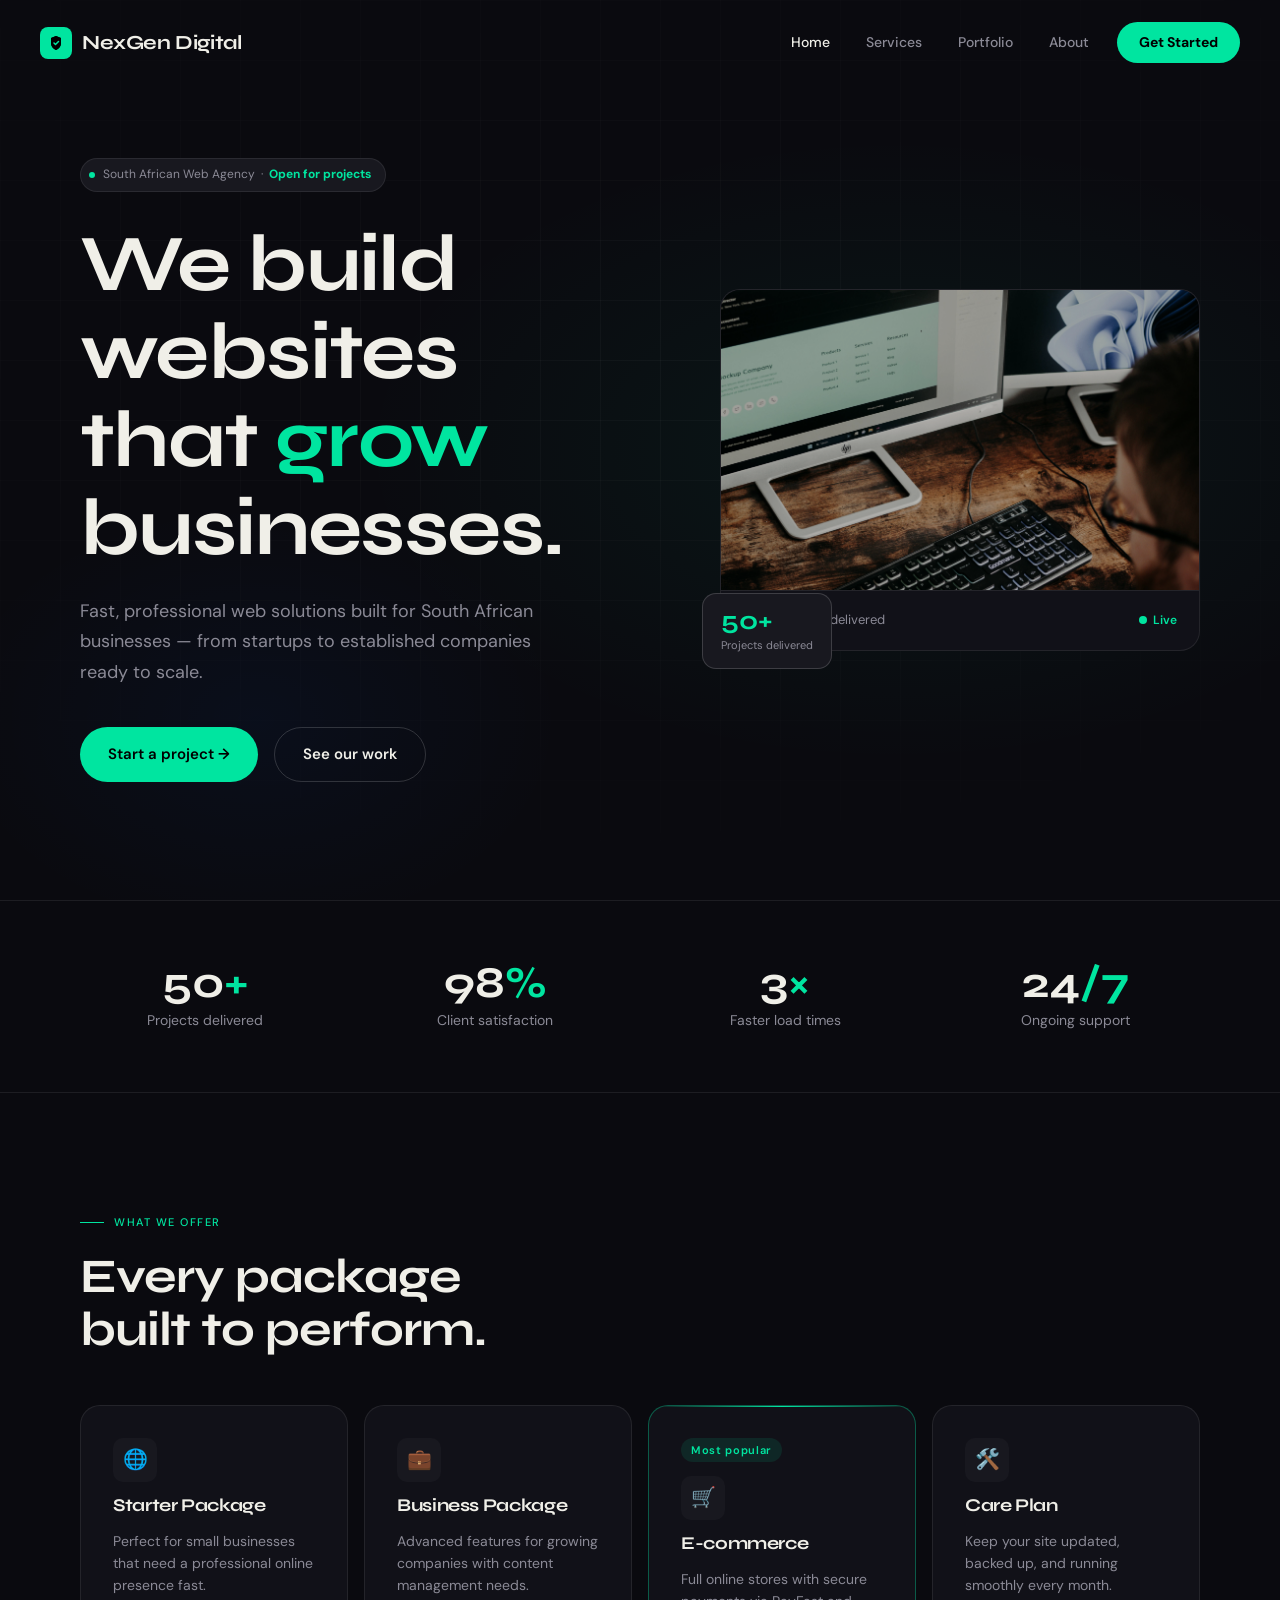
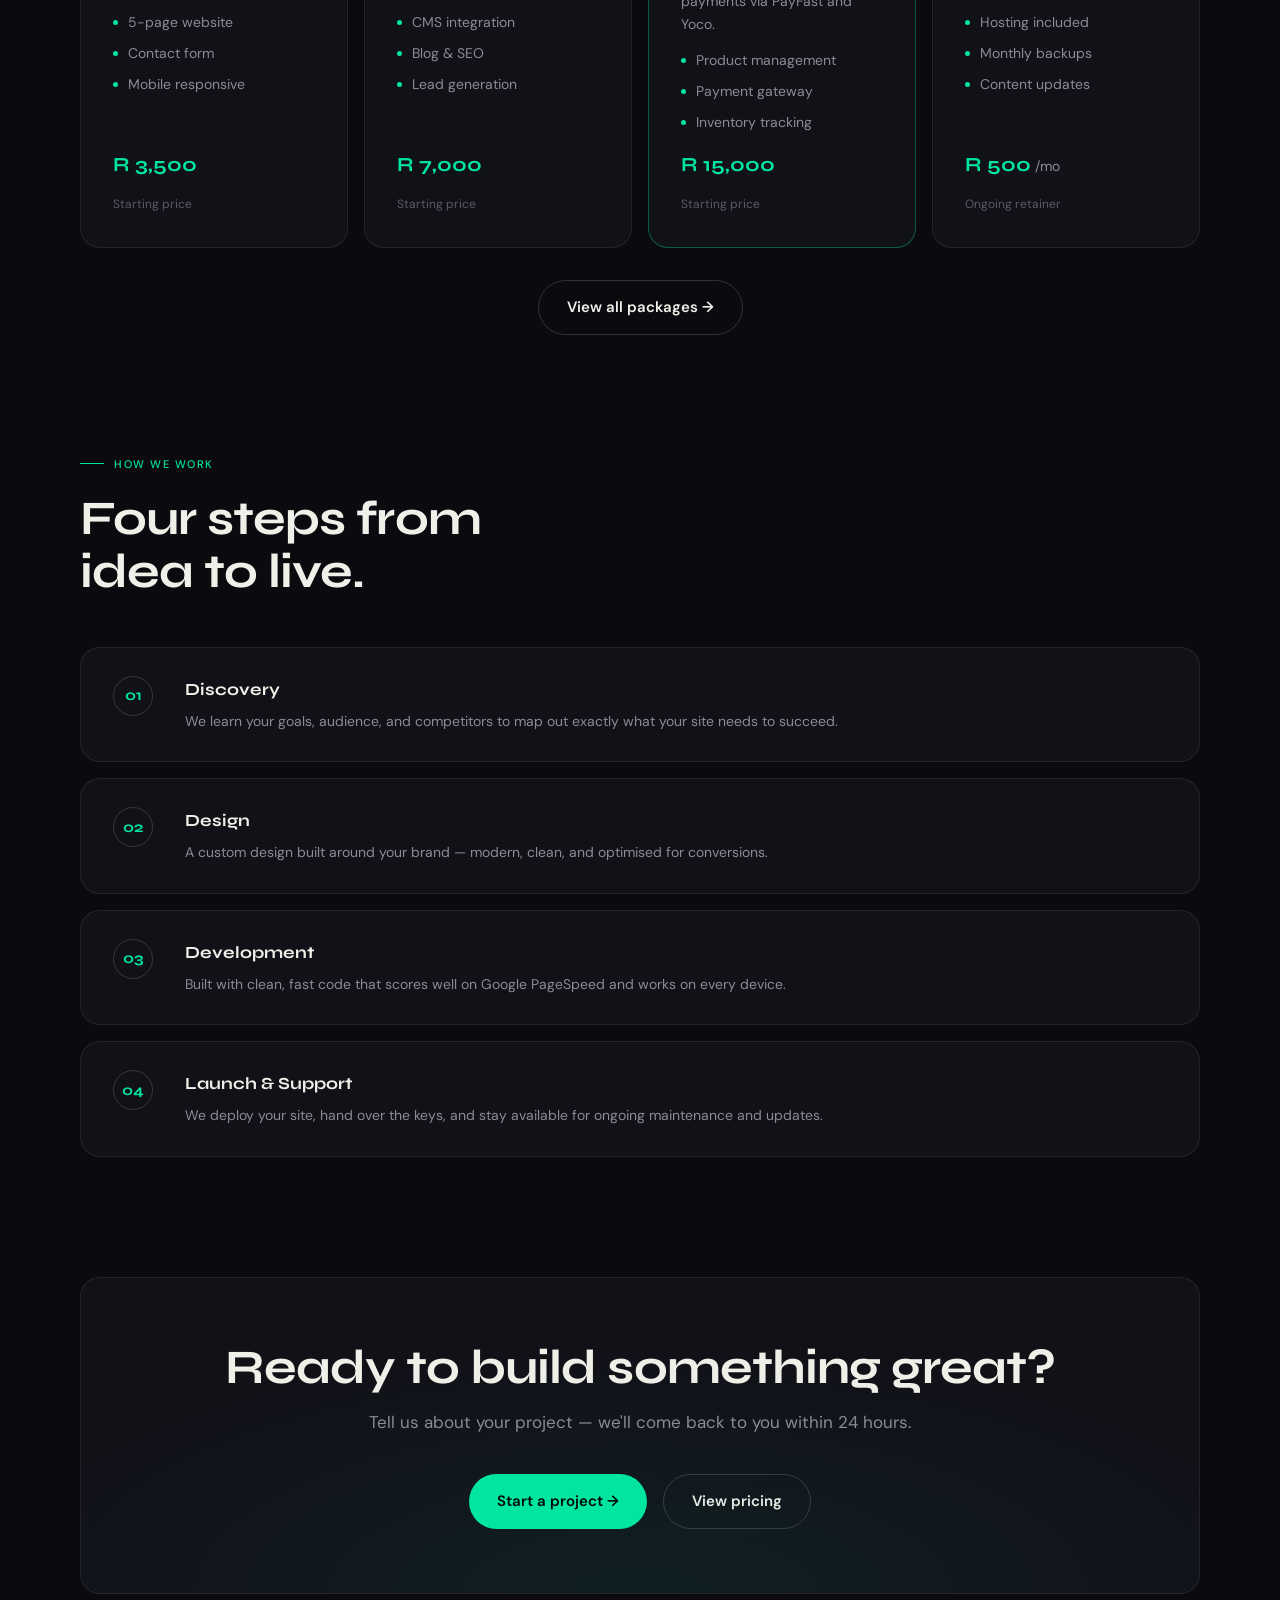
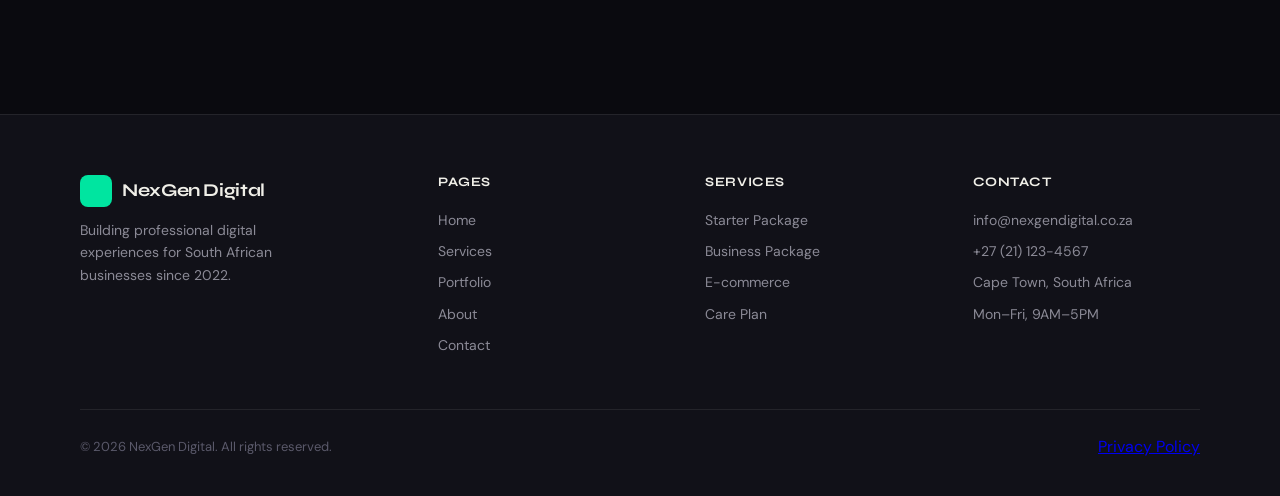
==== index.html @ 58629204 "Move files to root for GitHub Pages" ====
<!doctype html>
<html lang="en">
  <head>
    <meta charset="utf-8" />
    <meta name="viewport" content="width=device-width,initial-scale=1" />
    <title>NexGen Digital — Websites that help businesses grow</title>
    <link rel="preconnect" href="https://fonts.googleapis.com">
    <link rel="preconnect" href="https://fonts.gstatic.com" crossorigin>
    <link href="https://fonts.googleapis.com/css2?family=Syne:wght@600;700;800&family=DM+Sans:wght@400;500;600&display=swap" rel="stylesheet">
    <link rel="stylesheet" href="css/styles.css">
  </head>
  <body>

    <header class="site-header" id="header">
      <div class="container header-inner">
        <a href="index.html" class="brand">
          <div class="brand-mark">
            <svg viewBox="0 0 16 16" fill="none" xmlns="http://www.w3.org/2000/svg">
              <path d="M3 3L8 1L13 3V8C13 11.5 10.5 14 8 15C5.5 14 3 11.5 3 8V3Z" fill="#000" stroke="#000" stroke-width="0"/>
              <path d="M3 3L8 1L13 3V8C13 11.5 10.5 14 8 15C5.5 14 3 11.5 3 8V3Z" fill="#000"/>
              <path d="M6 8L7.5 9.5L10.5 6.5" stroke="#00E5A0" stroke-width="1.5" stroke-linecap="round" stroke-linejoin="round"/>
            </svg>
          </div>
          NexGen Digital
        </a>
        <nav class="nav">
          <a href="index.html" class="active">Home</a>
          <a href="services.html">Services</a>
          <a href="portfolio.html">Portfolio</a>
          <a href="about.html">About</a>
          <a href="contact.html" class="cta">Get Started</a>
        </nav>
      </div>
    </header>

    <main>

      <!-- HERO -->
      <section class="hero">
        <div class="hero-bg"></div>
        <div class="hero-grid"></div>
        <div class="container hero-inner">
          <div class="hero-copy">
            <div class="hero-label">
              <span class="hero-dot"></span>
              <span>South African Web Agency &nbsp;·&nbsp; <strong style="color:var(--accent)">Open for projects</strong></span>
            </div>
            <h1>We build websites that <em>grow</em> businesses.</h1>
            <p class="hero-lede">Fast, professional web solutions built for South African businesses — from startups to established companies ready to scale.</p>
            <div class="hero-actions">
              <a href="contact.html" class="btn primary">Start a project &rarr;</a>
              <a href="portfolio.html" class="btn ghost">See our work</a>
            </div>
          </div>
          <div class="hero-visual reveal">
            <div class="hero-card">
              <img src="assets/pexels-fotios-photos-16129688.jpg" alt="Professional digital workspace" />
              <div class="hero-card-footer">
                <p>Latest project delivered</p>
                <div class="hcf-right">
                  <div class="hcf-dot"></div>
                  <span style="font-size:12px;color:var(--accent);font-weight:600">Live</span>
                </div>
              </div>
            </div>
            <div class="hero-badge">
              <div class="num">50<span style="color:var(--accent)">+</span></div>
              <div class="lbl">Projects delivered</div>
            </div>
          </div>
        </div>
      </section>

      <!-- STATS -->
      <div class="stats">
        <div class="container">
          <div class="stats-grid reveal">
            <div class="stat-item">
              <div class="stat-num">50<span>+</span></div>
              <div class="stat-lbl">Projects delivered</div>
            </div>
            <div class="stat-item">
              <div class="stat-num">98<span>%</span></div>
              <div class="stat-lbl">Client satisfaction</div>
            </div>
            <div class="stat-item">
              <div class="stat-num">3<span>×</span></div>
              <div class="stat-lbl">Faster load times</div>
            </div>
            <div class="stat-item">
              <div class="stat-num">24<span>/7</span></div>
              <div class="stat-lbl">Ongoing support</div>
            </div>
          </div>
        </div>
      </div>

      <!-- SERVICES PREVIEW -->
      <section class="section">
        <div class="container">
          <div class="eyebrow reveal">What we offer</div>
          <h2 class="reveal" style="color:var(--text);max-width:480px">Every package built to perform.</h2>
          <div class="cards">
            <article class="card reveal">
              <div class="card-icon">🌐</div>
              <h3>Starter Package</h3>
              <p>Perfect for small businesses that need a professional online presence fast.</p>
              <ul>
                <li>5-page website</li>
                <li>Contact form</li>
                <li>Mobile responsive</li>
              </ul>
              <div class="price">R 3,500</div>
              <div class="note">Starting price</div>
            </article>
            <article class="card reveal" style="transition-delay:0.1s">
              <div class="card-icon">💼</div>
              <h3>Business Package</h3>
              <p>Advanced features for growing companies with content management needs.</p>
              <ul>
                <li>CMS integration</li>
                <li>Blog &amp; SEO</li>
                <li>Lead generation</li>
              </ul>
              <div class="price">R 7,000</div>
              <div class="note">Starting price</div>
            </article>
            <article class="card featured reveal" style="transition-delay:0.2s">
              <div class="tag">Most popular</div>
              <div class="card-icon">🛒</div>
              <h3>E-commerce</h3>
              <p>Full online stores with secure payments via PayFast and Yoco.</p>
              <ul>
                <li>Product management</li>
                <li>Payment gateway</li>
                <li>Inventory tracking</li>
              </ul>
              <div class="price">R 15,000</div>
              <div class="note">Starting price</div>
            </article>
            <article class="card reveal" style="transition-delay:0.3s">
              <div class="card-icon">🛠️</div>
              <h3>Care Plan</h3>
              <p>Keep your site updated, backed up, and running smoothly every month.</p>
              <ul>
                <li>Hosting included</li>
                <li>Monthly backups</li>
                <li>Content updates</li>
              </ul>
              <div class="price">R 500<span style="font-size:14px;color:var(--muted);font-family:'DM Sans',sans-serif;font-weight:400"> /mo</span></div>
              <div class="note">Ongoing retainer</div>
            </article>
          </div>
          <div style="margin-top:32px;text-align:center">
            <a href="services.html" class="btn ghost">View all packages &rarr;</a>
          </div>
        </div>
      </section>

      <!-- PROCESS -->
      <section class="section" style="padding-top:0">
        <div class="container">
          <div class="eyebrow reveal">How we work</div>
          <h2 class="reveal" style="color:var(--text);max-width:440px">Four steps from idea to live.</h2>
          <ol class="process-list">
            <li class="reveal">
              <div class="step-num">01</div>
              <div class="step-content">
                <strong>Discovery</strong>
                <p>We learn your goals, audience, and competitors to map out exactly what your site needs to succeed.</p>
              </div>
            </li>
            <li class="reveal">
              <div class="step-num">02</div>
              <div class="step-content">
                <strong>Design</strong>
                <p>A custom design built around your brand — modern, clean, and optimised for conversions.</p>
              </div>
            </li>
            <li class="reveal">
              <div class="step-num">03</div>
              <div class="step-content">
                <strong>Development</strong>
                <p>Built with clean, fast code that scores well on Google PageSpeed and works on every device.</p>
              </div>
            </li>
            <li class="reveal">
              <div class="step-num">04</div>
              <div class="step-content">
                <strong>Launch &amp; Support</strong>
                <p>We deploy your site, hand over the keys, and stay available for ongoing maintenance and updates.</p>
              </div>
            </li>
          </ol>
        </div>
      </section>

      <!-- CTA BANNER -->
      <div class="container">
        <div class="cta-banner reveal">
          <h2 style="color:var(--text)">Ready to build something great?</h2>
          <p>Tell us about your project — we'll come back to you within 24 hours.</p>
          <div class="btn-group">
            <a href="contact.html" class="btn primary">Start a project &rarr;</a>
            <a href="services.html" class="btn ghost">View pricing</a>
          </div>
        </div>
      </div>

    </main>

    <footer class="site-footer">
      <div class="container">
        <div class="footer-inner">
          <div class="footer-brand">
            <a href="index.html" class="brand" style="font-size:18px">
              <div class="brand-mark">
                <svg viewBox="0 0 16 16" fill="none"><path d="M6 8L7.5 9.5L10.5 6.5" stroke="#00E5A0" stroke-width="1.5" stroke-linecap="round" stroke-linejoin="round"/></svg>
              </div>
              NexGen Digital
            </a>
            <p>Building professional digital experiences for South African businesses since 2022.</p>
          </div>
          <div class="footer-col">
            <h4>Pages</h4>
            <a href="index.html">Home</a>
            <a href="services.html">Services</a>
            <a href="portfolio.html">Portfolio</a>
            <a href="about.html">About</a>
            <a href="contact.html">Contact</a>
          </div>
          <div class="footer-col">
            <h4>Services</h4>
            <a href="services.html">Starter Package</a>
            <a href="services.html">Business Package</a>
            <a href="services.html">E-commerce</a>
            <a href="services.html">Care Plan</a>
          </div>
          <div class="footer-col">
            <h4>Contact</h4>
            <a href="mailto:info@nexgendigital.co.za">info@nexgendigital.co.za</a>
            <a href="tel:+27211234567">+27 (21) 123-4567</a>
            <a href="#">Cape Town, South Africa</a>
            <a href="#">Mon–Fri, 9AM–5PM</a>
          </div>
        </div>
        <div class="footer-bottom">
          <p>&copy; <span id="year"></span> NexGen Digital. All rights reserved.</p>
          <a href="#">Privacy Policy</a>
        </div>
      </div>
    </footer>

    <script src="js/script.js"></script>
  </body>
</html>
---- css/styles.css ----
/* ─── Design Tokens ──────────────────────────────────────────── */
:root {
  --bg:        #0A0A0F;
  --surface:   #111118;
  --surface2:  #18181F;
  --border:    rgba(255,255,255,0.08);
  --border-hi: rgba(255,255,255,0.16);
  --accent:    #00E5A0;
  --accent2:   #0066FF;
  --text:      #F0EFE8;
  --muted:     #8B8A96;
  --muted2:    #5A596A;
  --radius:    14px;
  --radius-lg: 20px;
  --container: 1200px;
  font-family: 'DM Sans', sans-serif;
}

/* ─── Reset ───────────────────────────────────────────────────── */
*, *::before, *::after { box-sizing: border-box; margin: 0; padding: 0; }
html { scroll-behavior: smooth; }
body {
  background: var(--bg);
  color: var(--text);
  line-height: 1.65;
  font-size: 16px;
  -webkit-font-smoothing: antialiased;
  min-height: 100vh;
  overflow-x: hidden;
}

/* ─── Typography ──────────────────────────────────────────────── */
h1, h2, h3, h4, .brand { font-family: 'Syne', sans-serif; font-weight: 700; line-height: 1.1; letter-spacing: -0.02em; }
h1 { font-size: clamp(40px, 7vw, 80px); }
h2 { font-size: clamp(28px, 4vw, 48px); }
h3 { font-size: clamp(18px, 2vw, 22px); }
p  { color: var(--muted); line-height: 1.75; }

.eyebrow {
  font-family: 'DM Sans', sans-serif;
  font-size: 11px;
  font-weight: 500;
  letter-spacing: 0.14em;
  text-transform: uppercase;
  color: var(--accent);
  display: flex;
  align-items: center;
  gap: 10px;
  margin-bottom: 20px;
}
.eyebrow::before {
  content: '';
  display: inline-block;
  width: 24px; height: 1px;
  background: var(--accent);
}

/* ─── Layout ──────────────────────────────────────────────────── */
.container { max-width: var(--container); margin: 0 auto; padding: 0 40px; }
.section    { padding: 120px 0; }

/* ─── Header ──────────────────────────────────────────────────── */
.site-header {
  position: fixed;
  top: 0; left: 0; right: 0;
  z-index: 100;
  border-bottom: 1px solid transparent;
  transition: border-color 0.3s, background 0.3s;
}
.site-header.scrolled {
  background: rgba(10,10,15,0.85);
  backdrop-filter: blur(16px);
  border-color: var(--border);
}
.header-inner {
  display: flex;
  align-items: center;
  justify-content: space-between;
  padding: 22px 0;
}
.brand {
  font-size: 20px;
  color: var(--text);
  text-decoration: none;
  display: flex;
  align-items: center;
  gap: 10px;
}
.brand-mark {
  width: 32px; height: 32px;
  background: var(--accent);
  border-radius: 8px;
  display: flex; align-items: center; justify-content: center;
  flex-shrink: 0;
}
.brand-mark svg { width: 16px; height: 16px; }

.nav { display: flex; align-items: center; gap: 4px; }
.nav a {
  color: var(--muted);
  text-decoration: none;
  font-size: 14px;
  font-weight: 500;
  padding: 8px 16px;
  border-radius: 40px;
  transition: color 0.2s, background 0.2s;
}
.nav a:hover { color: var(--text); background: var(--surface2); }
.nav a.active { color: var(--text); }
.nav a.cta {
  background: var(--accent);
  color: #000;
  font-weight: 700;
  padding: 9px 22px;
  margin-left: 8px;
}
.nav a.cta:hover { background: #00ffb3; }

/* ─── Buttons ─────────────────────────────────────────────────── */
.btn {
  display: inline-flex;
  align-items: center;
  gap: 8px;
  padding: 14px 28px;
  border-radius: 40px;
  font-size: 15px;
  font-weight: 600;
  font-family: 'DM Sans', sans-serif;
  text-decoration: none;
  border: none;
  cursor: pointer;
  transition: transform 0.2s, box-shadow 0.2s, background 0.2s, color 0.2s, border-color 0.2s;
}
.btn.primary { background: var(--accent); color: #000; }
.btn.primary:hover { background: #00ffb3; transform: translateY(-2px); box-shadow: 0 12px 32px rgba(0,229,160,0.25); }
.btn.ghost { background: transparent; color: var(--text); border: 1px solid var(--border-hi); }
.btn.ghost:hover { border-color: var(--accent); color: var(--accent); transform: translateY(-1px); }

/* ─── Hero ────────────────────────────────────────────────────── */
.hero {
  min-height: 100vh;
  display: flex;
  align-items: center;
  padding: 140px 0 100px;
  position: relative;
  overflow: hidden;
}
.hero-bg {
  position: absolute; inset: 0;
  background:
    radial-gradient(ellipse 60% 50% at 70% 50%, rgba(0,229,160,0.06) 0%, transparent 70%),
    radial-gradient(ellipse 40% 40% at 20% 80%, rgba(0,102,255,0.05) 0%, transparent 60%);
  pointer-events: none;
}
.hero-grid {
  position: absolute; inset: 0;
  background-image:
    linear-gradient(var(--border) 1px, transparent 1px),
    linear-gradient(90deg, var(--border) 1px, transparent 1px);
  background-size: 60px 60px;
  mask-image: radial-gradient(ellipse 80% 60% at 50% 40%, black, transparent);
  opacity: 0.4;
  pointer-events: none;
}
.hero-inner {
  display: grid;
  grid-template-columns: 1fr 480px;
  gap: 80px;
  align-items: center;
  position: relative;
}
.hero-label {
  display: inline-flex;
  align-items: center;
  gap: 8px;
  background: var(--surface2);
  border: 1px solid var(--border);
  padding: 6px 14px 6px 8px;
  border-radius: 40px;
  font-size: 12px;
  color: var(--muted);
  margin-bottom: 28px;
}
.hero-dot { width: 6px; height: 6px; border-radius: 50%; background: var(--accent); animation: pulse 2s infinite; }
@keyframes pulse { 0%,100%{opacity:1} 50%{opacity:0.4} }
.hero h1 { margin-bottom: 24px; color: var(--text); }
.hero h1 em { font-style: normal; color: var(--accent); }
.hero-lede { font-size: 18px; color: var(--muted); margin-bottom: 40px; max-width: 480px; line-height: 1.7; }
.hero-actions { display: flex; gap: 16px; flex-wrap: wrap; }
.hero-visual { position: relative; }
.hero-card {
  background: var(--surface);
  border: 1px solid var(--border);
  border-radius: var(--radius-lg);
  overflow: hidden;
}
.hero-card img { width: 100%; height: 300px; object-fit: cover; display: block; filter: brightness(0.8) saturate(0.85); }
.hero-card-footer {
  padding: 18px 22px;
  display: flex;
  align-items: center;
  justify-content: space-between;
  border-top: 1px solid var(--border);
}
.hero-card-footer p { font-size: 13px; color: var(--muted); margin: 0; }
.hcf-right { display: flex; align-items: center; gap: 6px; }
.hcf-dot { width: 8px; height: 8px; border-radius: 50%; background: var(--accent); }
.hero-badge {
  position: absolute;
  bottom: -18px; left: -18px;
  background: var(--surface2);
  border: 1px solid var(--border-hi);
  border-radius: var(--radius);
  padding: 14px 18px;
}
.hero-badge .num { font-family: 'Syne', sans-serif; font-size: 26px; font-weight: 700; color: var(--accent); line-height: 1; }
.hero-badge .lbl { font-size: 11px; color: var(--muted); margin-top: 2px; }

/* ─── Stats ───────────────────────────────────────────────────── */
.stats {
  padding: 60px 0;
  border-top: 1px solid var(--border);
  border-bottom: 1px solid var(--border);
}
.stats-grid { display: grid; grid-template-columns: repeat(4,1fr); gap: 40px; }
.stat-item { text-align: center; }
.stat-num { font-family: 'Syne', sans-serif; font-size: 44px; font-weight: 700; color: var(--text); line-height: 1; }
.stat-num span { color: var(--accent); }
.stat-lbl { font-size: 14px; color: var(--muted); margin-top: 4px; }

/* ─── Services / Cards ────────────────────────────────────────── */
.cards { display: grid; grid-template-columns: repeat(4,1fr); gap: 16px; margin-top: 48px; }
.card {
  background: var(--surface);
  border: 1px solid var(--border);
  border-radius: var(--radius-lg);
  padding: 32px;
  display: flex;
  flex-direction: column;
  gap: 14px;
  transition: border-color 0.3s, transform 0.3s;
  position: relative;
  overflow: hidden;
}
.card::before {
  content: '';
  position: absolute; top: 0; left: 0; right: 0; height: 1px;
  background: linear-gradient(90deg, transparent, var(--accent), transparent);
  opacity: 0;
  transition: opacity 0.3s;
}
.card:hover { border-color: var(--border-hi); transform: translateY(-4px); }
.card:hover::before { opacity: 1; }
.card.featured { border-color: rgba(0,229,160,0.35); }
.card.featured::before { opacity: 1; }
.card-icon {
  width: 44px; height: 44px;
  background: var(--surface2);
  border-radius: 10px;
  display: flex; align-items: center; justify-content: center;
  font-size: 20px;
}
.card h3 { color: var(--text); font-size: 18px; }
.card p  { font-size: 14px; line-height: 1.6; }
.card ul { list-style: none; display: flex; flex-direction: column; gap: 8px; }
.card li { font-size: 14px; color: var(--muted); display: flex; align-items: center; gap: 10px; }
.card li::before { content: ''; width: 5px; height: 5px; border-radius: 50%; background: var(--accent); flex-shrink: 0; }
.card .price { font-family: 'Syne', sans-serif; font-size: 20px; font-weight: 700; color: var(--accent); margin-top: auto; }
.card .note  { font-size: 12px; color: var(--muted2); }
.card .tag   { display: inline-block; background: rgba(0,229,160,0.1); color: var(--accent); font-size: 11px; font-weight: 600; padding: 3px 10px; border-radius: 20px; letter-spacing: 0.06em; width: fit-content; }

/* ─── Process ─────────────────────────────────────────────────── */
.process-list { list-style: none; display: grid; gap: 16px; margin-top: 48px; }
.process-list li {
  padding: 28px 32px;
  background: var(--surface);
  border: 1px solid var(--border);
  border-radius: var(--radius-lg);
  display: grid;
  grid-template-columns: 52px 1fr;
  gap: 20px;
  align-items: start;
  transition: border-color 0.3s, transform 0.3s;
}
.process-list li:hover { border-color: var(--border-hi); transform: translateX(6px); }
.step-num {
  width: 40px; height: 40px;
  border-radius: 50%;
  border: 1px solid var(--border-hi);
  display: flex; align-items: center; justify-content: center;
  font-family: 'Syne', sans-serif;
  font-weight: 700; font-size: 15px;
  color: var(--accent);
  flex-shrink: 0;
}
.step-content strong { display: block; font-family: 'Syne', sans-serif; font-size: 17px; color: var(--text); margin-bottom: 5px; }
.step-content p { font-size: 14px; margin: 0; }

/* ─── Portfolio ───────────────────────────────────────────────── */
.frames { display: grid; grid-template-columns: repeat(3,1fr); gap: 16px; margin-top: 48px; }
.frame {
  background: var(--surface);
  border: 1px solid var(--border);
  border-radius: var(--radius-lg);
  overflow: hidden;
  display: flex;
  flex-direction: column;
  transition: border-color 0.3s, transform 0.3s;
}
.frame:hover { border-color: var(--border-hi); transform: translateY(-4px); }
.frame-img { overflow: hidden; }
.frame-img img { width: 100%; height: 200px; object-fit: cover; display: block; transition: transform 0.4s; filter: brightness(0.8) saturate(0.85); }
.frame:hover .frame-img img { transform: scale(1.05); }
.frame-body { padding: 22px; display: flex; flex-direction: column; gap: 10px; flex: 1; }
.frame h3 { color: var(--text); font-size: 17px; }
.frame p  { font-size: 14px; }
.frame .btn { margin-top: auto; align-self: flex-start; font-size: 13px; padding: 9px 18px; }

/* ─── About ───────────────────────────────────────────────────── */
.about-grid {
  display: grid;
  grid-template-columns: 1fr 360px;
  gap: 80px;
  align-items: start;
  margin-top: 60px;
}
.about-text p { margin-bottom: 14px; }
.about-checklist { list-style: none; display: grid; gap: 10px; margin-top: 28px; }
.about-checklist li {
  display: flex; align-items: center; gap: 12px;
  font-size: 15px; color: var(--text);
  padding: 12px 18px;
  background: var(--surface);
  border: 1px solid var(--border);
  border-radius: 10px;
}
.check-icon { width: 22px; height: 22px; background: rgba(0,229,160,0.12); color: var(--accent); border-radius: 50%; display: flex; align-items: center; justify-content: center; font-size: 12px; font-weight: 700; flex-shrink: 0; }
.about-photo img {
  width: 100%;
  aspect-ratio: 3/4;
  object-fit: cover;
  border-radius: var(--radius-lg);
  display: block;
  filter: brightness(0.85) saturate(0.8);
}

/* ─── Contact ─────────────────────────────────────────────────── */
.contact-grid {
  display: grid;
  grid-template-columns: 1fr 300px;
  gap: 60px;
  margin-top: 60px;
  align-items: start;
}
.contact-form { display: flex; flex-direction: column; gap: 20px; }
.field-label { display: block; font-size: 12px; font-weight: 600; color: var(--muted); letter-spacing: 0.06em; text-transform: uppercase; margin-bottom: 8px; }
.contact-form input,
.contact-form textarea {
  width: 100%;
  padding: 14px 18px;
  background: var(--surface);
  border: 1px solid var(--border);
  border-radius: 10px;
  color: var(--text);
  font-family: 'DM Sans', sans-serif;
  font-size: 15px;
  transition: border-color 0.2s;
  outline: none;
}
.contact-form input:focus,
.contact-form textarea:focus { border-color: var(--accent); }
.contact-form textarea { resize: vertical; min-height: 140px; }
.form-actions { display: flex; gap: 12px; flex-wrap: wrap; margin-top: 8px; }
.contact-info { display: flex; flex-direction: column; gap: 12px; }
.ci-card {
  background: var(--surface);
  border: 1px solid var(--border);
  border-radius: var(--radius);
  padding: 18px 20px;
}
.ci-label { font-size: 11px; font-weight: 600; color: var(--accent); letter-spacing: 0.08em; text-transform: uppercase; margin-bottom: 5px; }
.ci-card a { color: var(--text); text-decoration: none; font-size: 14px; transition: color 0.2s; }
.ci-card a:hover { color: var(--accent); }
.ci-card p { color: var(--text); font-size: 14px; margin: 0; }

/* ─── CTA Banner ──────────────────────────────────────────────── */
.cta-banner {
  background: var(--surface);
  border: 1px solid var(--border);
  border-radius: var(--radius-lg);
  padding: 64px;
  text-align: center;
  position: relative;
  overflow: hidden;
  margin: 0 0 120px;
}
.cta-banner::before {
  content: '';
  position: absolute; inset: 0;
  background: radial-gradient(ellipse 60% 80% at 50% 100%, rgba(0,229,160,0.07), transparent);
  pointer-events: none;
}
.cta-banner h2 { color: var(--text); margin-bottom: 14px; }
.cta-banner p  { margin-bottom: 36px; font-size: 17px; }
.btn-group { display: flex; gap: 16px; justify-content: center; flex-wrap: wrap; }

/* ─── Footer ──────────────────────────────────────────────────── */
.site-footer { border-top: 1px solid var(--border); padding: 60px 0 36px; background: var(--surface); }
.footer-inner { display: grid; grid-template-columns: 1.4fr 1fr 1fr 1fr; gap: 40px; margin-bottom: 48px; }
.footer-brand p { font-size: 14px; color: var(--muted); margin-top: 12px; max-width: 220px; line-height: 1.6; }
.footer-col h4 { font-family: 'Syne', sans-serif; font-size: 13px; font-weight: 700; color: var(--text); margin-bottom: 16px; letter-spacing: 0.04em; text-transform: uppercase; }
.footer-col a { display: block; color: var(--muted); text-decoration: none; font-size: 14px; padding: 4px 0; transition: color 0.2s; }
.footer-col a:hover { color: var(--accent); }
.footer-bottom { border-top: 1px solid var(--border); padding-top: 24px; display: flex; align-items: center; justify-content: space-between; }
.footer-bottom p { font-size: 13px; color: var(--muted2); margin: 0; }

/* ─── Page hero (inner pages) ─────────────────────────────────── */
.page-hero { padding: 160px 0 80px; position: relative; overflow: hidden; }
.page-hero::before {
  content: '';
  position: absolute; inset: 0;
  background: radial-gradient(ellipse 60% 60% at 30% 50%, rgba(0,102,255,0.05), transparent);
  pointer-events: none;
}
.page-hero h1 { color: var(--text); margin-bottom: 16px; }
.page-hero > .container > p { font-size: 18px; max-width: 560px; }

/* ─── Reveal ──────────────────────────────────────────────────── */
.reveal { opacity: 0; transform: translateY(24px); transition: opacity 0.7s ease, transform 0.7s ease; }
.reveal.active { opacity: 1; transform: none; }

/* ─── Responsive ──────────────────────────────────────────────── */
@media (max-width: 1100px) {
  .hero-inner { grid-template-columns: 1fr; }
  .hero-visual { display: none; }
  .footer-inner { grid-template-columns: 1fr 1fr; }
}
@media (max-width: 900px) {
  .cards { grid-template-columns: repeat(2,1fr); }
  .frames { grid-template-columns: repeat(2,1fr); }
  .stats-grid { grid-template-columns: repeat(2,1fr); }
  .about-grid { grid-template-columns: 1fr; }
  .about-photo { display: none; }
  .contact-grid { grid-template-columns: 1fr; }
  .cta-banner { padding: 40px 28px; }
}
@media (max-width: 660px) {
  .container { padding: 0 20px; }
  .section   { padding: 80px 0; }
  .cards     { grid-template-columns: 1fr; }
  .frames    { grid-template-columns: 1fr; }
  .stats-grid { grid-template-columns: repeat(2,1fr); gap: 24px; }
  .footer-inner { grid-template-columns: 1fr; }
  .footer-bottom { flex-direction: column; gap: 10px; text-align: center; }
  .hero-actions { flex-direction: column; align-items: flex-start; }
  .nav a:not(.cta) { display: none; }
}
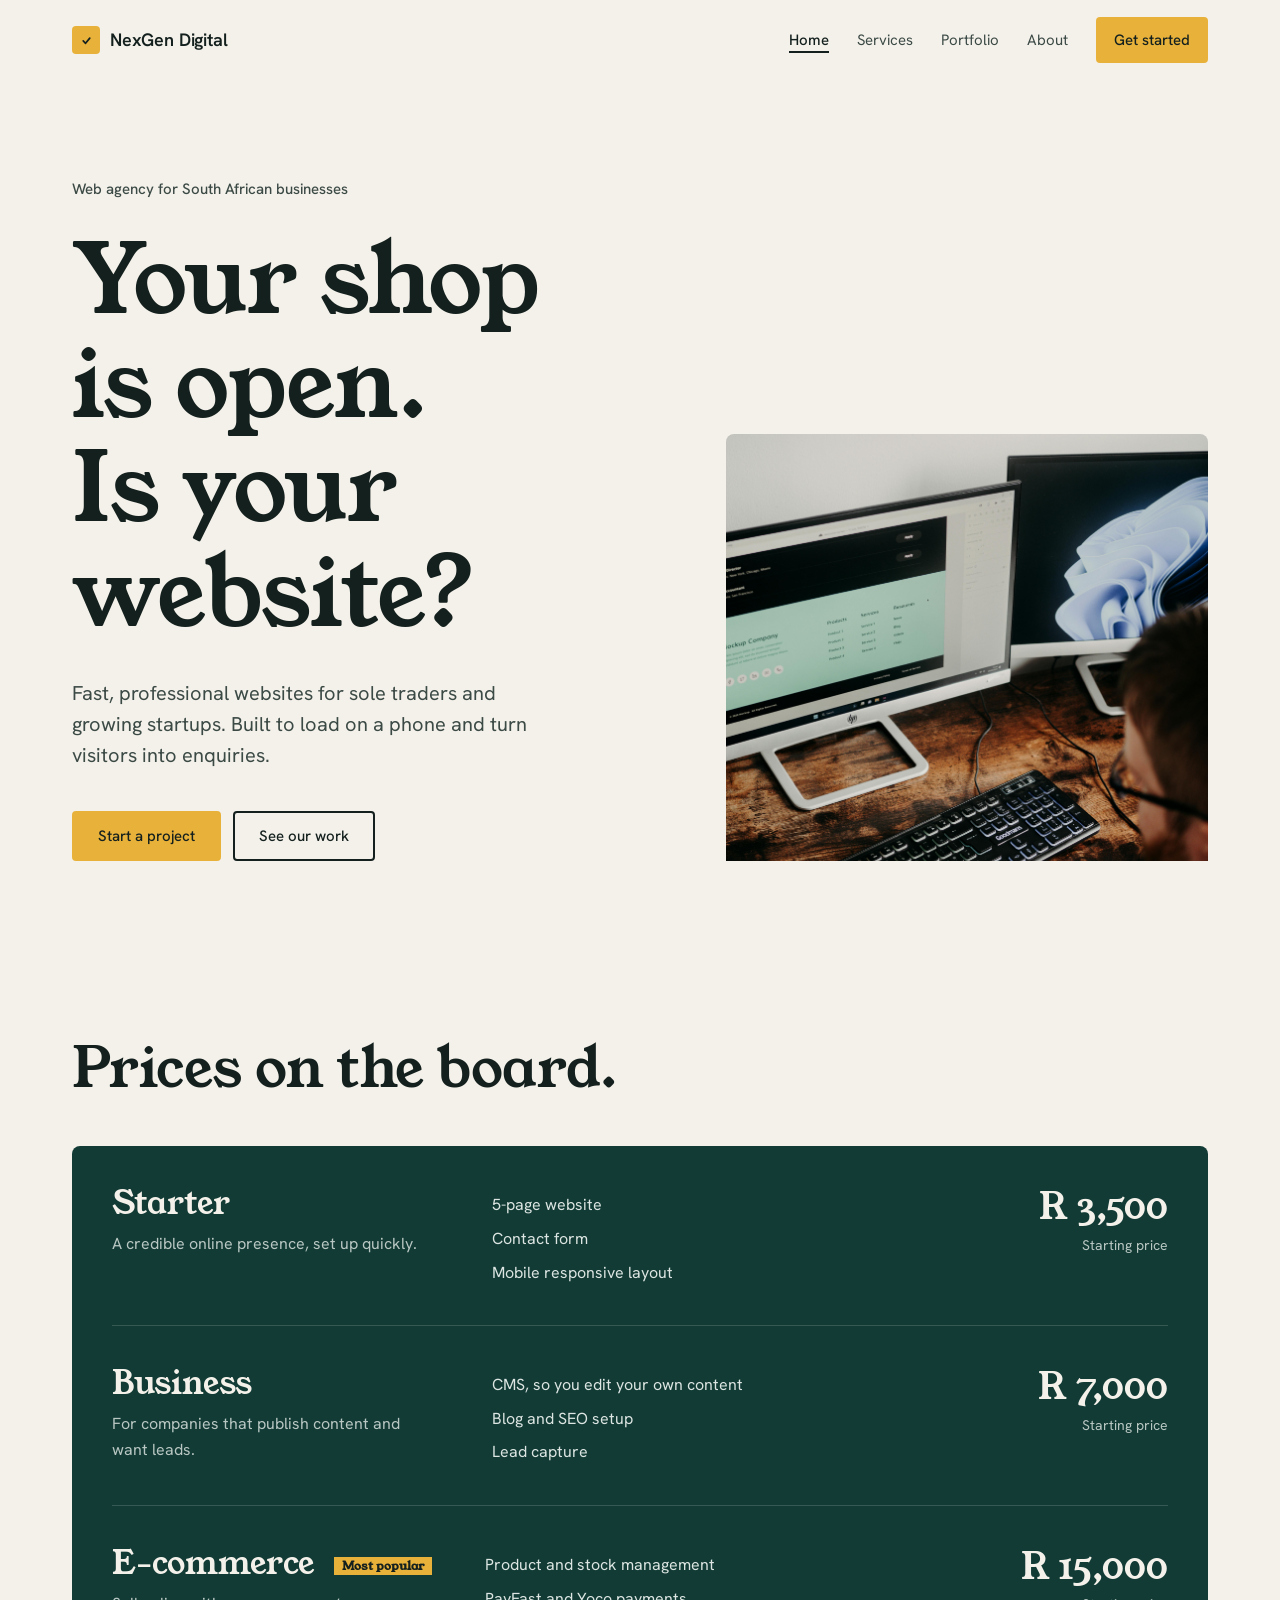
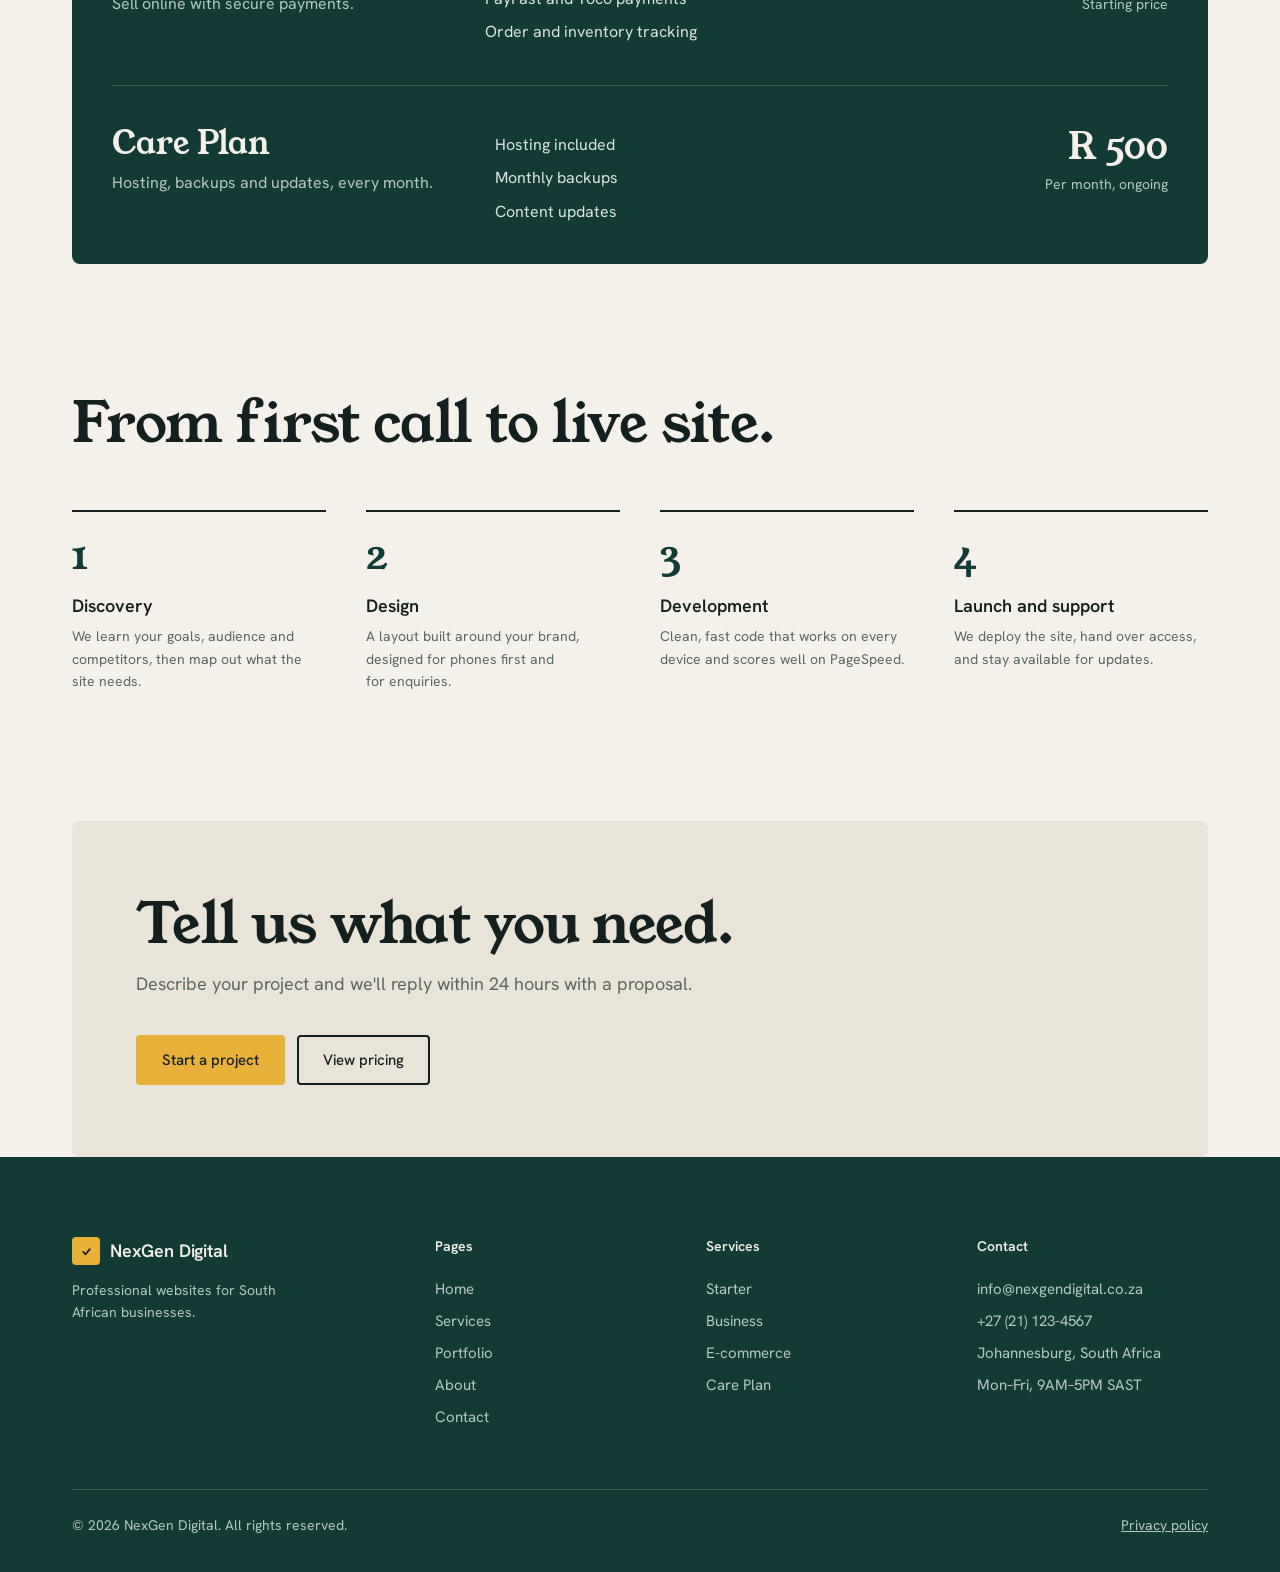
==== commit 70a3c85d: "Move redesigned site to repo root" ====
--- a/index.html
+++ b/index.html
@@ -3,205 +3,151 @@
   <head>
     <meta charset="utf-8" />
     <meta name="viewport" content="width=device-width,initial-scale=1" />
-    <title>NexGen Digital — Websites that help businesses grow</title>
+    <title>NexGen Digital — Websites that bring in customers</title>
+    <meta name="description" content="NexGen Digital builds fast, professional websites for South African businesses, from sole traders to growing startups." />
     <link rel="preconnect" href="https://fonts.googleapis.com">
     <link rel="preconnect" href="https://fonts.gstatic.com" crossorigin>
-    <link href="https://fonts.googleapis.com/css2?family=Syne:wght@600;700;800&family=DM+Sans:wght@400;500;600&display=swap" rel="stylesheet">
+    <link href="https://fonts.googleapis.com/css2?family=Young+Serif&family=Hanken+Grotesk:wght@400;500;600&display=swap" rel="stylesheet">
     <link rel="stylesheet" href="css/styles.css">
   </head>
   <body>
 
+    <a class="skip-link" href="#main">Skip to content</a>
+
     <header class="site-header" id="header">
       <div class="container header-inner">
         <a href="index.html" class="brand">
-          <div class="brand-mark">
-            <svg viewBox="0 0 16 16" fill="none" xmlns="http://www.w3.org/2000/svg">
-              <path d="M3 3L8 1L13 3V8C13 11.5 10.5 14 8 15C5.5 14 3 11.5 3 8V3Z" fill="#000" stroke="#000" stroke-width="0"/>
-              <path d="M3 3L8 1L13 3V8C13 11.5 10.5 14 8 15C5.5 14 3 11.5 3 8V3Z" fill="#000"/>
-              <path d="M6 8L7.5 9.5L10.5 6.5" stroke="#00E5A0" stroke-width="1.5" stroke-linecap="round" stroke-linejoin="round"/>
-            </svg>
-          </div>
+          <span class="brand-mark"><svg viewBox="0 0 16 16" fill="none" aria-hidden="true"><path d="M4.5 8.5L7 11L11.5 5.5" stroke-width="1.8" stroke-linecap="round" stroke-linejoin="round"/></svg></span>
           NexGen Digital
         </a>
-        <nav class="nav">
-          <a href="index.html" class="active">Home</a>
+        <nav class="nav" aria-label="Main">
+          <a href="index.html" class="active" aria-current="page">Home</a>
           <a href="services.html">Services</a>
           <a href="portfolio.html">Portfolio</a>
           <a href="about.html">About</a>
-          <a href="contact.html" class="cta">Get Started</a>
+          <a href="contact.html" class="cta">Get started</a>
         </nav>
       </div>
     </header>
 
-    <main>
-
-      <!-- HERO -->
+    <main id="main">
+
       <section class="hero">
-        <div class="hero-bg"></div>
-        <div class="hero-grid"></div>
         <div class="container hero-inner">
-          <div class="hero-copy">
-            <div class="hero-label">
-              <span class="hero-dot"></span>
-              <span>South African Web Agency &nbsp;·&nbsp; <strong style="color:var(--accent)">Open for projects</strong></span>
-            </div>
-            <h1>We build websites that <em>grow</em> businesses.</h1>
-            <p class="hero-lede">Fast, professional web solutions built for South African businesses — from startups to established companies ready to scale.</p>
+          <div>
+            <p class="hero-label">Web agency for South African businesses</p>
+            <h1>Your shop is open. Is your website?</h1>
+            <p class="hero-lede">Fast, professional websites for sole traders and growing startups. Built to load on a phone and turn visitors into enquiries.</p>
             <div class="hero-actions">
-              <a href="contact.html" class="btn primary">Start a project &rarr;</a>
+              <a href="contact.html" class="btn primary">Start a project</a>
               <a href="portfolio.html" class="btn ghost">See our work</a>
             </div>
           </div>
-          <div class="hero-visual reveal">
-            <div class="hero-card">
-              <img src="assets/pexels-fotios-photos-16129688.jpg" alt="Professional digital workspace" />
-              <div class="hero-card-footer">
-                <p>Latest project delivered</p>
-                <div class="hcf-right">
-                  <div class="hcf-dot"></div>
-                  <span style="font-size:12px;color:var(--accent);font-weight:600">Live</span>
-                </div>
-              </div>
-            </div>
-            <div class="hero-badge">
-              <div class="num">50<span style="color:var(--accent)">+</span></div>
-              <div class="lbl">Projects delivered</div>
-            </div>
-          </div>
+          <figure class="hero-photo">
+            <img src="assets/pexels-fotios-photos-16129688.jpg" alt="A person at a desk reviewing a website layout on a monitor" />
+            <figcaption>Our latest project is live.</figcaption>
+          </figure>
         </div>
       </section>
 
-      <!-- STATS -->
-      <div class="stats">
+      <section class="section" style="padding-top:176px">
         <div class="container">
-          <div class="stats-grid reveal">
-            <div class="stat-item">
-              <div class="stat-num">50<span>+</span></div>
-              <div class="stat-lbl">Projects delivered</div>
-            </div>
-            <div class="stat-item">
-              <div class="stat-num">98<span>%</span></div>
-              <div class="stat-lbl">Client satisfaction</div>
-            </div>
-            <div class="stat-item">
-              <div class="stat-num">3<span>×</span></div>
-              <div class="stat-lbl">Faster load times</div>
-            </div>
-            <div class="stat-item">
-              <div class="stat-num">24<span>/7</span></div>
-              <div class="stat-lbl">Ongoing support</div>
-            </div>
-          </div>
-        </div>
-      </div>
-
-      <!-- SERVICES PREVIEW -->
-      <section class="section">
-        <div class="container">
-          <div class="eyebrow reveal">What we offer</div>
-          <h2 class="reveal" style="color:var(--text);max-width:480px">Every package built to perform.</h2>
-          <div class="cards">
-            <article class="card reveal">
-              <div class="card-icon">🌐</div>
-              <h3>Starter Package</h3>
-              <p>Perfect for small businesses that need a professional online presence fast.</p>
+          <h2>Prices on the board.</h2>
+          <div class="packages" style="margin-top:48px">
+            <article class="pkg">
+              <div>
+                <h3>Starter</h3>
+                <p class="pkg-desc">A credible online presence, set up quickly.</p>
+              </div>
               <ul>
                 <li>5-page website</li>
                 <li>Contact form</li>
-                <li>Mobile responsive</li>
-              </ul>
-              <div class="price">R 3,500</div>
-              <div class="note">Starting price</div>
-            </article>
-            <article class="card reveal" style="transition-delay:0.1s">
-              <div class="card-icon">💼</div>
-              <h3>Business Package</h3>
-              <p>Advanced features for growing companies with content management needs.</p>
-              <ul>
-                <li>CMS integration</li>
-                <li>Blog &amp; SEO</li>
-                <li>Lead generation</li>
-              </ul>
-              <div class="price">R 7,000</div>
-              <div class="note">Starting price</div>
-            </article>
-            <article class="card featured reveal" style="transition-delay:0.2s">
-              <div class="tag">Most popular</div>
-              <div class="card-icon">🛒</div>
-              <h3>E-commerce</h3>
-              <p>Full online stores with secure payments via PayFast and Yoco.</p>
-              <ul>
-                <li>Product management</li>
-                <li>Payment gateway</li>
-                <li>Inventory tracking</li>
-              </ul>
-              <div class="price">R 15,000</div>
-              <div class="note">Starting price</div>
-            </article>
-            <article class="card reveal" style="transition-delay:0.3s">
-              <div class="card-icon">🛠️</div>
-              <h3>Care Plan</h3>
-              <p>Keep your site updated, backed up, and running smoothly every month.</p>
+                <li>Mobile responsive layout</li>
+              </ul>
+              <div class="price">R 3,500<span class="note">Starting price</span></div>
+            </article>
+            <article class="pkg">
+              <div>
+                <h3>Business</h3>
+                <p class="pkg-desc">For companies that publish content and want leads.</p>
+              </div>
+              <ul>
+                <li>CMS, so you edit your own content</li>
+                <li>Blog and SEO setup</li>
+                <li>Lead capture</li>
+              </ul>
+              <div class="price">R 7,000<span class="note">Starting price</span></div>
+            </article>
+            <article class="pkg">
+              <div>
+                <h3>E-commerce <span class="flag">Most popular</span></h3>
+                <p class="pkg-desc">Sell online with secure payments.</p>
+              </div>
+              <ul>
+                <li>Product and stock management</li>
+                <li>PayFast and Yoco payments</li>
+                <li>Order and inventory tracking</li>
+              </ul>
+              <div class="price">R 15,000<span class="note">Starting price</span></div>
+            </article>
+            <article class="pkg">
+              <div>
+                <h3>Care Plan</h3>
+                <p class="pkg-desc">Hosting, backups and updates, every month.</p>
+              </div>
               <ul>
                 <li>Hosting included</li>
                 <li>Monthly backups</li>
                 <li>Content updates</li>
               </ul>
-              <div class="price">R 500<span style="font-size:14px;color:var(--muted);font-family:'DM Sans',sans-serif;font-weight:400"> /mo</span></div>
-              <div class="note">Ongoing retainer</div>
-            </article>
-          </div>
-          <div style="margin-top:32px;text-align:center">
-            <a href="services.html" class="btn ghost">View all packages &rarr;</a>
+              <div class="price">R 500<span class="note">Per month, ongoing</span></div>
+            </article>
           </div>
         </div>
       </section>
 
-      <!-- PROCESS -->
       <section class="section" style="padding-top:0">
         <div class="container">
-          <div class="eyebrow reveal">How we work</div>
-          <h2 class="reveal" style="color:var(--text);max-width:440px">Four steps from idea to live.</h2>
+          <h2>From first call to live site.</h2>
           <ol class="process-list">
-            <li class="reveal">
-              <div class="step-num">01</div>
+            <li>
+              <span class="step-num">1</span>
               <div class="step-content">
                 <strong>Discovery</strong>
-                <p>We learn your goals, audience, and competitors to map out exactly what your site needs to succeed.</p>
-              </div>
-            </li>
-            <li class="reveal">
-              <div class="step-num">02</div>
+                <p>We learn your goals, audience and competitors, then map out what the site needs.</p>
+              </div>
+            </li>
+            <li>
+              <span class="step-num">2</span>
               <div class="step-content">
                 <strong>Design</strong>
-                <p>A custom design built around your brand — modern, clean, and optimised for conversions.</p>
-              </div>
-            </li>
-            <li class="reveal">
-              <div class="step-num">03</div>
+                <p>A layout built around your brand, designed for phones first and for enquiries.</p>
+              </div>
+            </li>
+            <li>
+              <span class="step-num">3</span>
               <div class="step-content">
                 <strong>Development</strong>
-                <p>Built with clean, fast code that scores well on Google PageSpeed and works on every device.</p>
-              </div>
-            </li>
-            <li class="reveal">
-              <div class="step-num">04</div>
-              <div class="step-content">
-                <strong>Launch &amp; Support</strong>
-                <p>We deploy your site, hand over the keys, and stay available for ongoing maintenance and updates.</p>
+                <p>Clean, fast code that works on every device and scores well on PageSpeed.</p>
+              </div>
+            </li>
+            <li>
+              <span class="step-num">4</span>
+              <div class="step-content">
+                <strong>Launch and support</strong>
+                <p>We deploy the site, hand over access, and stay available for updates.</p>
               </div>
             </li>
           </ol>
         </div>
       </section>
 
-      <!-- CTA BANNER -->
-      <div class="container">
-        <div class="cta-banner reveal">
-          <h2 style="color:var(--text)">Ready to build something great?</h2>
-          <p>Tell us about your project — we'll come back to you within 24 hours.</p>
+      <div class="cta-banner-wrap">
+        <div class="cta-banner">
+          <h2>Tell us what you need.</h2>
+          <p>Describe your project and we'll reply within 24 hours with a proposal.</p>
           <div class="btn-group">
-            <a href="contact.html" class="btn primary">Start a project &rarr;</a>
+            <a href="contact.html" class="btn primary">Start a project</a>
             <a href="services.html" class="btn ghost">View pricing</a>
           </div>
         </div>
@@ -213,13 +159,11 @@
       <div class="container">
         <div class="footer-inner">
           <div class="footer-brand">
-            <a href="index.html" class="brand" style="font-size:18px">
-              <div class="brand-mark">
-                <svg viewBox="0 0 16 16" fill="none"><path d="M6 8L7.5 9.5L10.5 6.5" stroke="#00E5A0" stroke-width="1.5" stroke-linecap="round" stroke-linejoin="round"/></svg>
-              </div>
+            <a href="index.html" class="brand">
+              <span class="brand-mark"><svg viewBox="0 0 16 16" fill="none" aria-hidden="true"><path d="M4.5 8.5L7 11L11.5 5.5" stroke-width="1.8" stroke-linecap="round" stroke-linejoin="round"/></svg></span>
               NexGen Digital
             </a>
-            <p>Building professional digital experiences for South African businesses since 2022.</p>
+            <p>Professional websites for South African businesses.</p>
           </div>
           <div class="footer-col">
             <h4>Pages</h4>
@@ -231,8 +175,8 @@
           </div>
           <div class="footer-col">
             <h4>Services</h4>
-            <a href="services.html">Starter Package</a>
-            <a href="services.html">Business Package</a>
+            <a href="services.html">Starter</a>
+            <a href="services.html">Business</a>
             <a href="services.html">E-commerce</a>
             <a href="services.html">Care Plan</a>
           </div>
@@ -240,17 +184,17 @@
             <h4>Contact</h4>
             <a href="mailto:info@nexgendigital.co.za">info@nexgendigital.co.za</a>
             <a href="tel:+27211234567">+27 (21) 123-4567</a>
-            <a href="#">Cape Town, South Africa</a>
-            <a href="#">Mon–Fri, 9AM–5PM</a>
+            <span class="footer-text">Johannesburg, South Africa</span>
+            <span class="footer-text">Mon–Fri, 9AM–5PM SAST</span>
           </div>
         </div>
         <div class="footer-bottom">
           <p>&copy; <span id="year"></span> NexGen Digital. All rights reserved.</p>
-          <a href="#">Privacy Policy</a>
+          <a href="#">Privacy policy</a>
         </div>
       </div>
     </footer>
 
     <script src="js/script.js"></script>
   </body>
-</html>
+</html>
--- a/css/styles.css
+++ b/css/styles.css
@@ -1,457 +1,257 @@
-/* ─── Design Tokens ──────────────────────────────────────────── */
+/* NexGen Digital — v4 "shopfront" system
+   Canvas: chalk. Structure: petrol price boards. Accent: signal yellow, fills only.
+   Type: Young Serif (display, 400) + Hanken Grotesk (text, 400/500/600). */
+
 :root {
-  --bg:        #0A0A0F;
-  --surface:   #111118;
-  --surface2:  #18181F;
-  --border:    rgba(255,255,255,0.08);
-  --border-hi: rgba(255,255,255,0.16);
-  --accent:    #00E5A0;
-  --accent2:   #0066FF;
-  --text:      #F0EFE8;
-  --muted:     #8B8A96;
-  --muted2:    #5A596A;
-  --radius:    14px;
-  --radius-lg: 20px;
+  --chalk: #F4F1EA;          /* L0 canvas (~60%) */
+  --chalk-2: #E9E4D8;        /* L1 surface */
+  --petrol: #123B36;         /* structural boards (~30%) */
+  --petrol-2: #0D2C28;
+  --ink: #14201E;
+  --ink-2: #3C4A46;
+  --muted: #5B6661;          /* ~5.5:1 on chalk */
+  --muted-dark: #B9C7C2;     /* ~6.9:1 on petrol */
+  --chalk-text: #F4F1EA;
+  --rule: rgba(20, 32, 30, 0.14);
+  --rule-dark: rgba(244, 241, 234, 0.16);
+  --accent: #E8B13A;         /* fills only: buttons, one tag, logo mark */
+  --accent-hover: #F2C35C;
+
+  --radius-sm: 4px;
+  --radius-md: 8px;
+  --z-header: 50;
+
+  --serif: 'Young Serif', Georgia, serif;
+  --sans: 'Hanken Grotesk', system-ui, -apple-system, 'Segoe UI', sans-serif;
+  --text-body: 1rem;
+  --text-secondary: 0.875rem;
+  --text-meta: 0.75rem;
+  --leading-body: 1.6;
+  --leading-tight: 1.1;
   --container: 1200px;
-  font-family: 'DM Sans', sans-serif;
-}
-
-/* ─── Reset ───────────────────────────────────────────────────── */
+  color-scheme: light;
+}
+
+/* Reset */
 *, *::before, *::after { box-sizing: border-box; margin: 0; padding: 0; }
-html { scroll-behavior: smooth; }
+html { scroll-behavior: smooth; -webkit-text-size-adjust: 100%; }
 body {
-  background: var(--bg);
-  color: var(--text);
-  line-height: 1.65;
-  font-size: 16px;
-  -webkit-font-smoothing: antialiased;
-  min-height: 100vh;
-  overflow-x: hidden;
-}
-
-/* ─── Typography ──────────────────────────────────────────────── */
-h1, h2, h3, h4, .brand { font-family: 'Syne', sans-serif; font-weight: 700; line-height: 1.1; letter-spacing: -0.02em; }
-h1 { font-size: clamp(40px, 7vw, 80px); }
-h2 { font-size: clamp(28px, 4vw, 48px); }
-h3 { font-size: clamp(18px, 2vw, 22px); }
-p  { color: var(--muted); line-height: 1.75; }
-
-.eyebrow {
-  font-family: 'DM Sans', sans-serif;
-  font-size: 11px;
-  font-weight: 500;
-  letter-spacing: 0.14em;
-  text-transform: uppercase;
-  color: var(--accent);
-  display: flex;
-  align-items: center;
-  gap: 10px;
-  margin-bottom: 20px;
-}
-.eyebrow::before {
-  content: '';
-  display: inline-block;
-  width: 24px; height: 1px;
-  background: var(--accent);
-}
-
-/* ─── Layout ──────────────────────────────────────────────────── */
-.container { max-width: var(--container); margin: 0 auto; padding: 0 40px; }
-.section    { padding: 120px 0; }
-
-/* ─── Header ──────────────────────────────────────────────────── */
+  background: var(--chalk); color: var(--ink);
+  font: 400 var(--text-body)/var(--leading-body) var(--sans);
+  -webkit-font-smoothing: antialiased; overflow-x: hidden;
+}
+img { max-width: 100%; display: block; }
+a { color: inherit; }
+ul, ol { list-style: none; }
+:focus-visible { outline: 3px solid var(--ink); outline-offset: 3px; }
+.on-dark :focus-visible, .site-footer :focus-visible { outline-color: var(--accent); }
+
+/* Skip link: add as first child of <body>, give <main> id="main" */
+.skip-link {
+  position: absolute; left: 16px; top: -120px; z-index: calc(var(--z-header) + 1);
+  background: var(--accent); color: var(--ink); padding: 10px 16px;
+  border-radius: var(--radius-sm); text-decoration: none; font-weight: 500;
+}
+.skip-link:focus { top: 16px; }
+
+/* Type */
+h1, h2, h3, h4 { text-wrap: balance; color: var(--ink); }
+h1, h2 { font-family: var(--serif); font-weight: 400; line-height: var(--leading-tight); letter-spacing: -0.01em; }
+h1 { font-size: clamp(46px, 7.4vw, 96px); }
+h2 { font-size: clamp(36px, 4.4vw, 56px); }
+h3 { font-family: var(--sans); font-weight: 600; font-size: 1.1875rem; line-height: 1.3; }
+h4 { font: 600 var(--text-secondary)/1.4 var(--sans); }
+p { color: var(--muted); max-width: 62ch; text-wrap: pretty; }
+
+/* Layout */
+.container { max-width: var(--container); margin: 0 auto; padding: 0 32px; }
+.section { padding: 128px 0; }
+
+/* Header */
 .site-header {
-  position: fixed;
-  top: 0; left: 0; right: 0;
-  z-index: 100;
-  border-bottom: 1px solid transparent;
-  transition: border-color 0.3s, background 0.3s;
-}
-.site-header.scrolled {
-  background: rgba(10,10,15,0.85);
-  backdrop-filter: blur(16px);
-  border-color: var(--border);
-}
-.header-inner {
-  display: flex;
-  align-items: center;
-  justify-content: space-between;
-  padding: 22px 0;
-}
-.brand {
-  font-size: 20px;
-  color: var(--text);
-  text-decoration: none;
-  display: flex;
-  align-items: center;
-  gap: 10px;
-}
-.brand-mark {
-  width: 32px; height: 32px;
-  background: var(--accent);
-  border-radius: 8px;
-  display: flex; align-items: center; justify-content: center;
-  flex-shrink: 0;
-}
-.brand-mark svg { width: 16px; height: 16px; }
-
-.nav { display: flex; align-items: center; gap: 4px; }
-.nav a {
-  color: var(--muted);
-  text-decoration: none;
-  font-size: 14px;
-  font-weight: 500;
-  padding: 8px 16px;
-  border-radius: 40px;
-  transition: color 0.2s, background 0.2s;
-}
-.nav a:hover { color: var(--text); background: var(--surface2); }
-.nav a.active { color: var(--text); }
+  position: sticky; top: 0; z-index: var(--z-header);
+  background: var(--chalk); border-bottom: 1px solid transparent; transition: border-color 0.2s;
+}
+.site-header.scrolled { border-color: var(--rule); }
+.header-inner { display: flex; align-items: center; justify-content: space-between; height: 80px; gap: 24px; }
+.brand { display: flex; align-items: center; gap: 10px; font: 600 1.125rem/1.2 var(--sans); letter-spacing: -0.01em; text-decoration: none; }
+.brand-mark { width: 28px; height: 28px; border-radius: var(--radius-sm); background: var(--accent); display: grid; place-items: center; flex-shrink: 0; }
+.brand-mark svg { width: 15px; height: 15px; }
+.brand-mark path { stroke: var(--ink); }
+.nav { display: flex; align-items: center; flex-wrap: wrap; gap: 28px; }
+.nav a { font-size: 0.9375rem; color: var(--ink-2); text-decoration: none; }
+.nav a:hover { color: var(--ink); text-decoration: underline; text-decoration-thickness: 2px; text-underline-offset: 6px; }
+.nav a.active { color: var(--ink); font-weight: 500; text-decoration: underline; text-decoration-thickness: 2px; text-underline-offset: 6px; }
 .nav a.cta {
-  background: var(--accent);
-  color: #000;
-  font-weight: 700;
-  padding: 9px 22px;
-  margin-left: 8px;
-}
-.nav a.cta:hover { background: #00ffb3; }
-
-/* ─── Buttons ─────────────────────────────────────────────────── */
+  background: var(--accent); color: var(--ink); font-weight: 500;
+  padding: 11px 18px; border-radius: var(--radius-sm); text-decoration: none; transition: background 0.2s;
+}
+.nav a.cta:hover { background: var(--accent-hover); text-decoration: none; }
+.nav a.cta.active { text-decoration: none; box-shadow: inset 0 -2px 0 var(--ink); }
+
+/* Buttons: yellow fill, ink text; inverts on hover; pressed state */
 .btn {
-  display: inline-flex;
-  align-items: center;
-  gap: 8px;
-  padding: 14px 28px;
-  border-radius: 40px;
-  font-size: 15px;
-  font-weight: 600;
-  font-family: 'DM Sans', sans-serif;
-  text-decoration: none;
-  border: none;
-  cursor: pointer;
-  transition: transform 0.2s, box-shadow 0.2s, background 0.2s, color 0.2s, border-color 0.2s;
-}
-.btn.primary { background: var(--accent); color: #000; }
-.btn.primary:hover { background: #00ffb3; transform: translateY(-2px); box-shadow: 0 12px 32px rgba(0,229,160,0.25); }
-.btn.ghost { background: transparent; color: var(--text); border: 1px solid var(--border-hi); }
-.btn.ghost:hover { border-color: var(--accent); color: var(--accent); transform: translateY(-1px); }
-
-/* ─── Hero ────────────────────────────────────────────────────── */
-.hero {
-  min-height: 100vh;
-  display: flex;
-  align-items: center;
-  padding: 140px 0 100px;
-  position: relative;
-  overflow: hidden;
-}
-.hero-bg {
-  position: absolute; inset: 0;
-  background:
-    radial-gradient(ellipse 60% 50% at 70% 50%, rgba(0,229,160,0.06) 0%, transparent 70%),
-    radial-gradient(ellipse 40% 40% at 20% 80%, rgba(0,102,255,0.05) 0%, transparent 60%);
-  pointer-events: none;
-}
-.hero-grid {
-  position: absolute; inset: 0;
-  background-image:
-    linear-gradient(var(--border) 1px, transparent 1px),
-    linear-gradient(90deg, var(--border) 1px, transparent 1px);
-  background-size: 60px 60px;
-  mask-image: radial-gradient(ellipse 80% 60% at 50% 40%, black, transparent);
-  opacity: 0.4;
-  pointer-events: none;
-}
-.hero-inner {
-  display: grid;
-  grid-template-columns: 1fr 480px;
-  gap: 80px;
-  align-items: center;
-  position: relative;
-}
-.hero-label {
-  display: inline-flex;
-  align-items: center;
-  gap: 8px;
-  background: var(--surface2);
-  border: 1px solid var(--border);
-  padding: 6px 14px 6px 8px;
-  border-radius: 40px;
-  font-size: 12px;
-  color: var(--muted);
-  margin-bottom: 28px;
-}
-.hero-dot { width: 6px; height: 6px; border-radius: 50%; background: var(--accent); animation: pulse 2s infinite; }
-@keyframes pulse { 0%,100%{opacity:1} 50%{opacity:0.4} }
-.hero h1 { margin-bottom: 24px; color: var(--text); }
-.hero h1 em { font-style: normal; color: var(--accent); }
-.hero-lede { font-size: 18px; color: var(--muted); margin-bottom: 40px; max-width: 480px; line-height: 1.7; }
-.hero-actions { display: flex; gap: 16px; flex-wrap: wrap; }
-.hero-visual { position: relative; }
-.hero-card {
-  background: var(--surface);
-  border: 1px solid var(--border);
-  border-radius: var(--radius-lg);
-  overflow: hidden;
-}
-.hero-card img { width: 100%; height: 300px; object-fit: cover; display: block; filter: brightness(0.8) saturate(0.85); }
-.hero-card-footer {
-  padding: 18px 22px;
-  display: flex;
-  align-items: center;
-  justify-content: space-between;
-  border-top: 1px solid var(--border);
-}
-.hero-card-footer p { font-size: 13px; color: var(--muted); margin: 0; }
-.hcf-right { display: flex; align-items: center; gap: 6px; }
-.hcf-dot { width: 8px; height: 8px; border-radius: 50%; background: var(--accent); }
-.hero-badge {
-  position: absolute;
-  bottom: -18px; left: -18px;
-  background: var(--surface2);
-  border: 1px solid var(--border-hi);
-  border-radius: var(--radius);
-  padding: 14px 18px;
-}
-.hero-badge .num { font-family: 'Syne', sans-serif; font-size: 26px; font-weight: 700; color: var(--accent); line-height: 1; }
-.hero-badge .lbl { font-size: 11px; color: var(--muted); margin-top: 2px; }
-
-/* ─── Stats ───────────────────────────────────────────────────── */
-.stats {
-  padding: 60px 0;
-  border-top: 1px solid var(--border);
-  border-bottom: 1px solid var(--border);
-}
-.stats-grid { display: grid; grid-template-columns: repeat(4,1fr); gap: 40px; }
-.stat-item { text-align: center; }
-.stat-num { font-family: 'Syne', sans-serif; font-size: 44px; font-weight: 700; color: var(--text); line-height: 1; }
-.stat-num span { color: var(--accent); }
-.stat-lbl { font-size: 14px; color: var(--muted); margin-top: 4px; }
-
-/* ─── Services / Cards ────────────────────────────────────────── */
-.cards { display: grid; grid-template-columns: repeat(4,1fr); gap: 16px; margin-top: 48px; }
-.card {
-  background: var(--surface);
-  border: 1px solid var(--border);
-  border-radius: var(--radius-lg);
-  padding: 32px;
-  display: flex;
-  flex-direction: column;
-  gap: 14px;
-  transition: border-color 0.3s, transform 0.3s;
-  position: relative;
-  overflow: hidden;
-}
-.card::before {
-  content: '';
-  position: absolute; top: 0; left: 0; right: 0; height: 1px;
-  background: linear-gradient(90deg, transparent, var(--accent), transparent);
-  opacity: 0;
-  transition: opacity 0.3s;
-}
-.card:hover { border-color: var(--border-hi); transform: translateY(-4px); }
-.card:hover::before { opacity: 1; }
-.card.featured { border-color: rgba(0,229,160,0.35); }
-.card.featured::before { opacity: 1; }
-.card-icon {
-  width: 44px; height: 44px;
-  background: var(--surface2);
-  border-radius: 10px;
-  display: flex; align-items: center; justify-content: center;
-  font-size: 20px;
-}
-.card h3 { color: var(--text); font-size: 18px; }
-.card p  { font-size: 14px; line-height: 1.6; }
-.card ul { list-style: none; display: flex; flex-direction: column; gap: 8px; }
-.card li { font-size: 14px; color: var(--muted); display: flex; align-items: center; gap: 10px; }
-.card li::before { content: ''; width: 5px; height: 5px; border-radius: 50%; background: var(--accent); flex-shrink: 0; }
-.card .price { font-family: 'Syne', sans-serif; font-size: 20px; font-weight: 700; color: var(--accent); margin-top: auto; }
-.card .note  { font-size: 12px; color: var(--muted2); }
-.card .tag   { display: inline-block; background: rgba(0,229,160,0.1); color: var(--accent); font-size: 11px; font-weight: 600; padding: 3px 10px; border-radius: 20px; letter-spacing: 0.06em; width: fit-content; }
-
-/* ─── Process ─────────────────────────────────────────────────── */
-.process-list { list-style: none; display: grid; gap: 16px; margin-top: 48px; }
-.process-list li {
-  padding: 28px 32px;
-  background: var(--surface);
-  border: 1px solid var(--border);
-  border-radius: var(--radius-lg);
-  display: grid;
-  grid-template-columns: 52px 1fr;
-  gap: 20px;
-  align-items: start;
-  transition: border-color 0.3s, transform 0.3s;
-}
-.process-list li:hover { border-color: var(--border-hi); transform: translateX(6px); }
-.step-num {
-  width: 40px; height: 40px;
-  border-radius: 50%;
-  border: 1px solid var(--border-hi);
-  display: flex; align-items: center; justify-content: center;
-  font-family: 'Syne', sans-serif;
-  font-weight: 700; font-size: 15px;
-  color: var(--accent);
-  flex-shrink: 0;
-}
-.step-content strong { display: block; font-family: 'Syne', sans-serif; font-size: 17px; color: var(--text); margin-bottom: 5px; }
-.step-content p { font-size: 14px; margin: 0; }
-
-/* ─── Portfolio ───────────────────────────────────────────────── */
-.frames { display: grid; grid-template-columns: repeat(3,1fr); gap: 16px; margin-top: 48px; }
-.frame {
-  background: var(--surface);
-  border: 1px solid var(--border);
-  border-radius: var(--radius-lg);
-  overflow: hidden;
-  display: flex;
-  flex-direction: column;
-  transition: border-color 0.3s, transform 0.3s;
-}
-.frame:hover { border-color: var(--border-hi); transform: translateY(-4px); }
-.frame-img { overflow: hidden; }
-.frame-img img { width: 100%; height: 200px; object-fit: cover; display: block; transition: transform 0.4s; filter: brightness(0.8) saturate(0.85); }
-.frame:hover .frame-img img { transform: scale(1.05); }
-.frame-body { padding: 22px; display: flex; flex-direction: column; gap: 10px; flex: 1; }
-.frame h3 { color: var(--text); font-size: 17px; }
-.frame p  { font-size: 14px; }
-.frame .btn { margin-top: auto; align-self: flex-start; font-size: 13px; padding: 9px 18px; }
-
-/* ─── About ───────────────────────────────────────────────────── */
-.about-grid {
-  display: grid;
-  grid-template-columns: 1fr 360px;
-  gap: 80px;
-  align-items: start;
-  margin-top: 60px;
-}
-.about-text p { margin-bottom: 14px; }
-.about-checklist { list-style: none; display: grid; gap: 10px; margin-top: 28px; }
-.about-checklist li {
-  display: flex; align-items: center; gap: 12px;
-  font-size: 15px; color: var(--text);
-  padding: 12px 18px;
-  background: var(--surface);
-  border: 1px solid var(--border);
-  border-radius: 10px;
-}
-.check-icon { width: 22px; height: 22px; background: rgba(0,229,160,0.12); color: var(--accent); border-radius: 50%; display: flex; align-items: center; justify-content: center; font-size: 12px; font-weight: 700; flex-shrink: 0; }
-.about-photo img {
-  width: 100%;
-  aspect-ratio: 3/4;
-  object-fit: cover;
-  border-radius: var(--radius-lg);
-  display: block;
-  filter: brightness(0.85) saturate(0.8);
-}
-
-/* ─── Contact ─────────────────────────────────────────────────── */
-.contact-grid {
-  display: grid;
-  grid-template-columns: 1fr 300px;
-  gap: 60px;
-  margin-top: 60px;
-  align-items: start;
-}
-.contact-form { display: flex; flex-direction: column; gap: 20px; }
-.field-label { display: block; font-size: 12px; font-weight: 600; color: var(--muted); letter-spacing: 0.06em; text-transform: uppercase; margin-bottom: 8px; }
-.contact-form input,
-.contact-form textarea {
-  width: 100%;
-  padding: 14px 18px;
-  background: var(--surface);
-  border: 1px solid var(--border);
-  border-radius: 10px;
-  color: var(--text);
-  font-family: 'DM Sans', sans-serif;
-  font-size: 15px;
-  transition: border-color 0.2s;
-  outline: none;
-}
-.contact-form input:focus,
-.contact-form textarea:focus { border-color: var(--accent); }
-.contact-form textarea { resize: vertical; min-height: 140px; }
-.form-actions { display: flex; gap: 12px; flex-wrap: wrap; margin-top: 8px; }
-.contact-info { display: flex; flex-direction: column; gap: 12px; }
-.ci-card {
-  background: var(--surface);
-  border: 1px solid var(--border);
-  border-radius: var(--radius);
-  padding: 18px 20px;
-}
-.ci-label { font-size: 11px; font-weight: 600; color: var(--accent); letter-spacing: 0.08em; text-transform: uppercase; margin-bottom: 5px; }
-.ci-card a { color: var(--text); text-decoration: none; font-size: 14px; transition: color 0.2s; }
-.ci-card a:hover { color: var(--accent); }
-.ci-card p { color: var(--text); font-size: 14px; margin: 0; }
-
-/* ─── CTA Banner ──────────────────────────────────────────────── */
-.cta-banner {
-  background: var(--surface);
-  border: 1px solid var(--border);
-  border-radius: var(--radius-lg);
-  padding: 64px;
-  text-align: center;
-  position: relative;
-  overflow: hidden;
-  margin: 0 0 120px;
-}
-.cta-banner::before {
-  content: '';
-  position: absolute; inset: 0;
-  background: radial-gradient(ellipse 60% 80% at 50% 100%, rgba(0,229,160,0.07), transparent);
-  pointer-events: none;
-}
-.cta-banner h2 { color: var(--text); margin-bottom: 14px; }
-.cta-banner p  { margin-bottom: 36px; font-size: 17px; }
-.btn-group { display: flex; gap: 16px; justify-content: center; flex-wrap: wrap; }
-
-/* ─── Footer ──────────────────────────────────────────────────── */
-.site-footer { border-top: 1px solid var(--border); padding: 60px 0 36px; background: var(--surface); }
-.footer-inner { display: grid; grid-template-columns: 1.4fr 1fr 1fr 1fr; gap: 40px; margin-bottom: 48px; }
-.footer-brand p { font-size: 14px; color: var(--muted); margin-top: 12px; max-width: 220px; line-height: 1.6; }
-.footer-col h4 { font-family: 'Syne', sans-serif; font-size: 13px; font-weight: 700; color: var(--text); margin-bottom: 16px; letter-spacing: 0.04em; text-transform: uppercase; }
-.footer-col a { display: block; color: var(--muted); text-decoration: none; font-size: 14px; padding: 4px 0; transition: color 0.2s; }
-.footer-col a:hover { color: var(--accent); }
-.footer-bottom { border-top: 1px solid var(--border); padding-top: 24px; display: flex; align-items: center; justify-content: space-between; }
-.footer-bottom p { font-size: 13px; color: var(--muted2); margin: 0; }
-
-/* ─── Page hero (inner pages) ─────────────────────────────────── */
-.page-hero { padding: 160px 0 80px; position: relative; overflow: hidden; }
-.page-hero::before {
-  content: '';
-  position: absolute; inset: 0;
-  background: radial-gradient(ellipse 60% 60% at 30% 50%, rgba(0,102,255,0.05), transparent);
-  pointer-events: none;
-}
-.page-hero h1 { color: var(--text); margin-bottom: 16px; }
-.page-hero > .container > p { font-size: 18px; max-width: 560px; }
-
-/* ─── Reveal ──────────────────────────────────────────────────── */
-.reveal { opacity: 0; transform: translateY(24px); transition: opacity 0.7s ease, transform 0.7s ease; }
-.reveal.active { opacity: 1; transform: none; }
-
-/* ─── Responsive ──────────────────────────────────────────────── */
-@media (max-width: 1100px) {
-  .hero-inner { grid-template-columns: 1fr; }
-  .hero-visual { display: none; }
+  display: inline-flex; align-items: center; gap: 8px; min-height: 50px; padding: 13px 24px;
+  border: 2px solid var(--ink); border-radius: var(--radius-sm);
+  font: 500 0.9375rem/1.2 var(--sans); text-decoration: none; cursor: pointer;
+  transition: background 0.2s, color 0.2s, border-color 0.2s, transform 0.15s;
+}
+.btn:active { transform: translateY(1px); }
+.btn.primary { background: var(--accent); color: var(--ink); border-color: var(--accent); }
+.btn.primary:hover { background: var(--ink); color: var(--chalk); border-color: var(--ink); }
+.btn.ghost { background: transparent; color: var(--ink); }
+.btn.ghost:hover { background: var(--ink); color: var(--chalk); }
+.on-dark .btn.ghost { color: var(--chalk); border-color: var(--chalk); }
+.on-dark .btn.ghost:hover { background: var(--chalk); color: var(--petrol); }
+.btn-group { display: flex; gap: 12px; flex-wrap: wrap; }
+.hero-actions { display: flex; gap: 12px; flex-wrap: wrap; }
+
+/* Hero */
+.hero { padding: 96px 0 0; overflow: hidden; }
+.hero-inner { display: grid; grid-template-columns: 1.1fr 0.9fr; gap: 64px; align-items: end; }
+.hero-label { font-size: 0.9375rem; font-weight: 500; color: var(--ink-2); margin-bottom: 28px; max-width: none; }
+.hero h1 { max-width: 12ch; }
+.hero-lede { font-size: 1.25rem; line-height: 1.55; color: var(--ink-2); margin: 32px 0 40px; max-width: 44ch; }
+.hero-actions { display: flex; gap: 12px; flex-wrap: wrap; }
+.hero-photo { position: relative; margin-bottom: -120px; z-index: 1; }
+.hero-photo img { width: 100%; height: clamp(320px, 40vw, 520px); object-fit: cover; object-position: center 35%; border-radius: var(--radius-md); }
+.hero-photo figcaption { margin-top: 12px; font-size: var(--text-secondary); color: var(--muted); }
+
+@media (max-width: 1000px) {
+  .hero-inner { grid-template-columns: 1fr; gap: 48px; }
+  .hero-photo { margin-top: 0; margin-bottom: -72px; }
+}
+
+/* Inner page hero: petrol board band */
+.page-hero { background: var(--petrol); color: var(--chalk-text); padding: 112px 0 96px; }
+.page-hero h1 { color: var(--chalk-text); font-size: clamp(44px, 6vw, 84px); max-width: 16ch; margin-bottom: 20px; }
+.page-hero p { color: var(--muted-dark); font-size: 1.1875rem; max-width: 56ch; }
+
+/* Packages: a petrol price board */
+.packages { background: var(--petrol); color: var(--chalk-text); border-radius: var(--radius-md); padding: 0 40px; margin-top: 0; }
+.pkg { display: grid; grid-template-columns: 1fr 1.5fr auto; gap: 48px; padding: 40px 0; border-bottom: 1px solid var(--rule-dark); align-items: start; }
+.pkg:last-child { border-bottom: none; }
+.pkg h3 { font-family: var(--serif); font-weight: 400; font-size: 2rem; line-height: 1.15; color: var(--chalk-text); margin-bottom: 8px; }
+.pkg .pkg-desc { font-size: var(--text-body); color: var(--muted-dark); }
+.pkg ul { display: grid; gap: 8px; font-size: var(--text-body); color: #DCE5E1; padding-top: 6px; }
+.pkg .price { font: 400 2.25rem/1.15 var(--serif); color: var(--chalk-text); text-align: right; white-space: nowrap; }
+.pkg .note { display: block; font: 400 var(--text-secondary)/1.4 var(--sans); color: var(--muted-dark); margin-top: 8px; }
+.flag { display: inline-block; margin-left: 12px; padding: 2px 8px; background: var(--accent); color: var(--ink); font-size: var(--text-meta); font-weight: 600; vertical-align: middle; }
+
+/* Generic card (inner pages): ruled column on chalk */
+.cards { display: grid; grid-template-columns: repeat(4, 1fr); gap: 40px; margin-top: 56px; }
+.card { border-top: 2px solid var(--ink); padding-top: 28px; display: flex; flex-direction: column; gap: 14px; }
+.card-icon { display: none; }
+.card p { font-size: var(--text-secondary); }
+.card ul { display: flex; flex-direction: column; gap: 6px; font-size: var(--text-secondary); color: var(--ink-2); }
+.card .price { font: 400 2rem/1.15 var(--serif); margin-top: auto; }
+.card .note { font-size: var(--text-secondary); color: var(--muted); }
+.card .tag { font-size: var(--text-secondary); font-weight: 600; color: var(--ink-2); }
+
+/* Process: numbered sequence, numerals in petrol */
+.process-list { display: grid; grid-template-columns: repeat(4, 1fr); gap: 40px; margin-top: 56px; }
+.process-list li { border-top: 2px solid var(--ink); padding-top: 22px; }
+.step-num { display: block; font: 400 2.5rem/1.1 var(--serif); color: var(--petrol); margin-bottom: 16px; }
+.step-content strong { display: block; font-weight: 600; font-size: 1.125rem; line-height: 1.3; color: var(--ink); margin-bottom: 8px; }
+.step-content p { font-size: var(--text-secondary); }
+
+/* Portfolio frames */
+.frames { display: grid; grid-template-columns: repeat(3, 1fr); gap: 48px 32px; margin-top: 56px; }
+.frame { display: flex; flex-direction: column; }
+.frame-img img { width: 100%; height: 230px; object-fit: cover; border-radius: var(--radius-md); }
+.frame-body { padding-top: 22px; display: flex; flex-direction: column; gap: 10px; flex: 1; }
+.frame h3 { font-size: 1.25rem; }
+.frame p { font-size: var(--text-secondary); }
+.frame .btn { margin-top: auto; align-self: flex-start; min-height: 40px; padding: 8px 16px; font-size: var(--text-secondary); }
+.frame .tag { font-size: var(--text-meta); font-weight: 600; color: var(--ink-2); text-transform: none; letter-spacing: 0; }
+
+/* About */
+.about-grid { display: grid; grid-template-columns: 1fr 380px; gap: 80px; align-items: start; margin-top: 56px; }
+.about-text p { margin-bottom: 16px; font-size: 1.125rem; color: var(--ink-2); }
+.about-checklist { display: grid; margin-top: 32px; background: var(--chalk-2); border-radius: var(--radius-md); padding: 0 24px; }
+.about-checklist li { display: flex; gap: 14px; padding: 14px 0; border-bottom: 1px solid var(--rule); color: var(--ink); }
+.about-checklist li:last-child { border-bottom: none; }
+.check-icon { color: var(--ink); font-weight: 600; }
+.about-photo img { width: 100%; aspect-ratio: 4 / 5; object-fit: cover; border-radius: var(--radius-md); }
+
+/* Contact */
+.contact-grid { display: grid; grid-template-columns: 1fr 320px; gap: 80px; align-items: start; margin-top: 56px; }
+.contact-form { display: flex; flex-direction: column; gap: 24px; }
+.field-label { display: block; font: 500 0.9375rem/1.4 var(--sans); color: var(--ink); margin-bottom: 8px; }
+.contact-form input, .contact-form textarea {
+  width: 100%; padding: 14px 16px; background: #FFFFFF; border: 1.5px solid var(--ink); border-radius: var(--radius-sm);
+  color: var(--ink); font: 400 var(--text-body)/1.5 var(--sans);
+}
+.contact-form input:focus-visible, .contact-form textarea:focus-visible { outline-offset: 0; border-color: var(--petrol); box-shadow: 0 0 0 3px var(--accent); }
+.contact-form textarea { resize: vertical; min-height: 150px; }
+.form-actions { display: flex; gap: 12px; flex-wrap: wrap; }
+.contact-info { display: flex; flex-direction: column; background: var(--petrol); color: var(--chalk-text); border-radius: var(--radius-md); padding: 0 24px; }
+.ci-card { padding: 18px 0; border-bottom: 1px solid var(--rule-dark); }
+.ci-card:last-child { border-bottom: none; }
+.ci-label { font: 600 var(--text-secondary)/1.4 var(--sans); color: var(--muted-dark); margin-bottom: 4px; }
+.ci-card a { color: var(--chalk-text); text-decoration: none; font-size: var(--text-body); }
+.ci-card a:hover { text-decoration: underline; }
+.ci-card p { color: var(--chalk-text); font-size: var(--text-secondary); }
+
+/* Closing CTA: chalk-2 sign panel */
+.cta-banner { background: var(--chalk-2); border-radius: var(--radius-md); padding: 72px 64px; margin: 0 32px 128px; max-width: none; }
+.cta-banner h2 { margin-bottom: 16px; }
+.cta-banner p { font-size: 1.125rem; margin-bottom: 36px; }
+.cta-banner-wrap { max-width: var(--container); margin: 0 auto; padding: 0 32px; }
+.cta-banner-wrap .cta-banner { margin: 0; }
+
+/* Footer: petrol board, matches the packages */
+.site-footer { background: var(--petrol); color: var(--chalk-text); padding: 80px 0 36px; }
+.footer-inner { display: grid; grid-template-columns: 1.4fr 1fr 1fr 1fr; gap: 40px; margin-bottom: 56px; }
+.footer-brand .brand { color: var(--chalk-text); font-size: 1.125rem; }
+.footer-brand p { font-size: var(--text-secondary); color: var(--muted-dark); margin-top: 14px; max-width: 26ch; }
+.footer-col h4 { color: var(--chalk-text); margin-bottom: 16px; }
+.footer-col a, .footer-text { display: block; color: var(--muted-dark); text-decoration: none; font-size: 0.9375rem; padding: 4px 0; }
+.footer-col a:hover { color: var(--chalk-text); text-decoration: underline; }
+.footer-bottom { border-top: 1px solid var(--rule-dark); padding-top: 24px; display: flex; justify-content: space-between; align-items: center; gap: 16px; }
+.footer-bottom p { font-size: var(--text-secondary); color: var(--muted-dark); margin: 0; }
+.footer-bottom a { font-size: var(--text-secondary); color: var(--muted-dark); }
+
+/* Motion: one page-load moment on the hero */
+@keyframes rise { from { opacity: 0; transform: translateY(14px); } to { opacity: 1; transform: none; } }
+.hero h1, .hero-lede, .hero-actions { animation: rise 0.7s ease both; }
+.hero-lede { animation-delay: 0.08s; }
+.hero-actions { animation-delay: 0.16s; }
+
+/* Responsive */
+@media (max-width: 1000px) {
+  .hero-inner { grid-template-columns: 1fr; gap: 48px; }
+  .hero-photo { margin-bottom: -72px; }
+  .pkg { grid-template-columns: 1fr 1fr; }
+  .pkg .price { text-align: left; grid-column: 1 / -1; }
+  .cards, .process-list { grid-template-columns: repeat(2, 1fr); }
+  .frames { grid-template-columns: repeat(2, 1fr); }
+  .about-grid, .contact-grid { grid-template-columns: 1fr; gap: 48px; }
+  .about-photo { max-width: 420px; }
   .footer-inner { grid-template-columns: 1fr 1fr; }
 }
-@media (max-width: 900px) {
-  .cards { grid-template-columns: repeat(2,1fr); }
-  .frames { grid-template-columns: repeat(2,1fr); }
-  .stats-grid { grid-template-columns: repeat(2,1fr); }
-  .about-grid { grid-template-columns: 1fr; }
-  .about-photo { display: none; }
-  .contact-grid { grid-template-columns: 1fr; }
-  .cta-banner { padding: 40px 28px; }
-}
-@media (max-width: 660px) {
-  .container { padding: 0 20px; }
-  .section   { padding: 80px 0; }
-  .cards     { grid-template-columns: 1fr; }
-  .frames    { grid-template-columns: 1fr; }
-  .stats-grid { grid-template-columns: repeat(2,1fr); gap: 24px; }
-  .footer-inner { grid-template-columns: 1fr; }
-  .footer-bottom { flex-direction: column; gap: 10px; text-align: center; }
-  .hero-actions { flex-direction: column; align-items: flex-start; }
-  .nav a:not(.cta) { display: none; }
-}
+@media (max-width: 640px) {
+  .container, .cta-banner-wrap { padding: 0 20px; }
+  .section { padding: 88px 0; }
+  .packages { padding: 0 22px; }
+  .cta-banner { padding: 48px 26px; margin: 0 20px 88px; }
+  .header-inner { height: auto; flex-direction: column; align-items: flex-start; padding: 18px 0; gap: 14px; }
+  .nav { gap: 10px 18px; }
+  .hero { padding-top: 56px; }
+  .hero-actions .btn, .btn-group .btn { flex: 1 1 100%; justify-content: center; }
+  .pkg { grid-template-columns: 1fr; gap: 16px; padding: 30px 0; }
+  .cards, .process-list, .frames, .footer-inner { grid-template-columns: 1fr; }
+  .page-hero { padding: 72px 0 64px; }
+  .footer-bottom { flex-direction: column; align-items: flex-start; }
+}
+
+@media (prefers-reduced-motion: reduce) {
+  *, *::before, *::after { animation: none !important; transition: none !important; scroll-behavior: auto !important; }
+}
+
+/* Placeholder screenshot slot: visibly unfinished on purpose, replace with a real image */
+.frame-img.placeholder {
+  height: 230px; border-radius: var(--radius-md);
+  border: 2px dashed var(--ink-2); background: var(--chalk-2);
+  display: grid; place-items: center; color: var(--ink-2); font-size: var(--text-secondary);
+}
